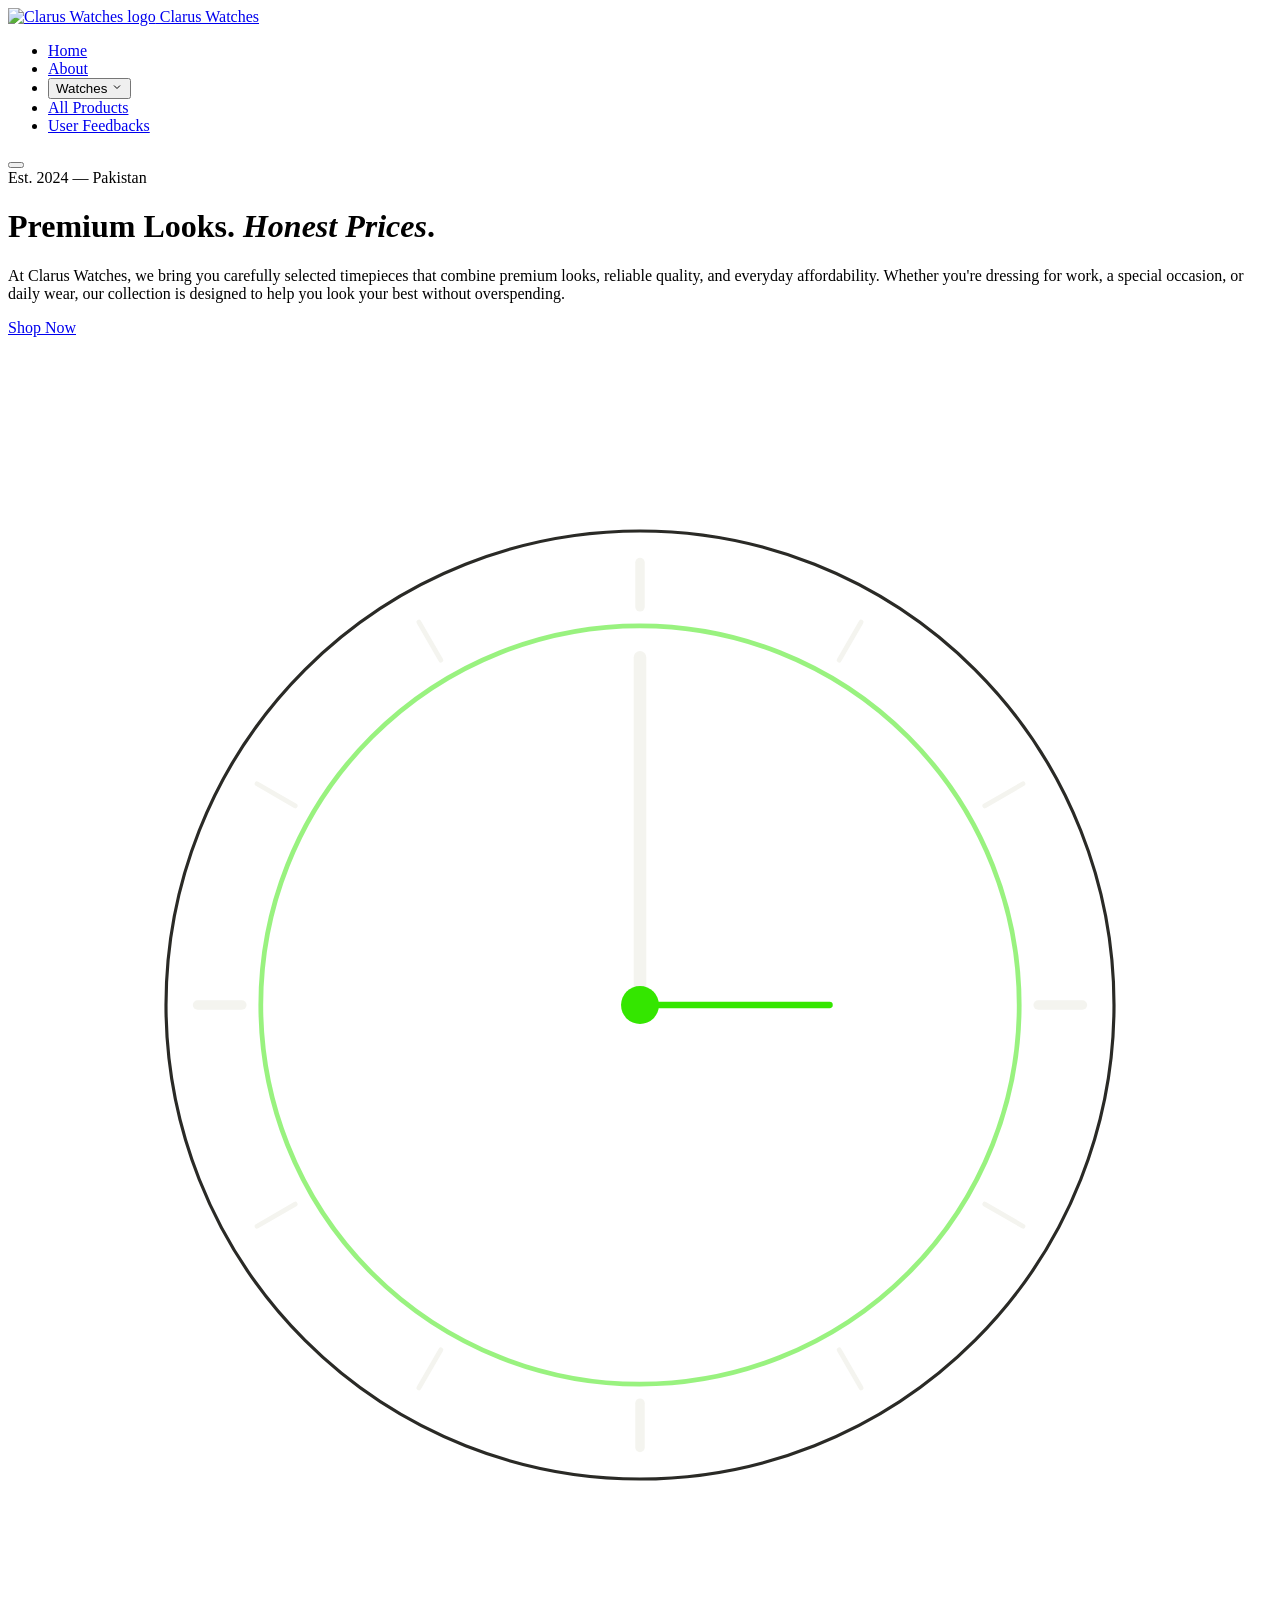
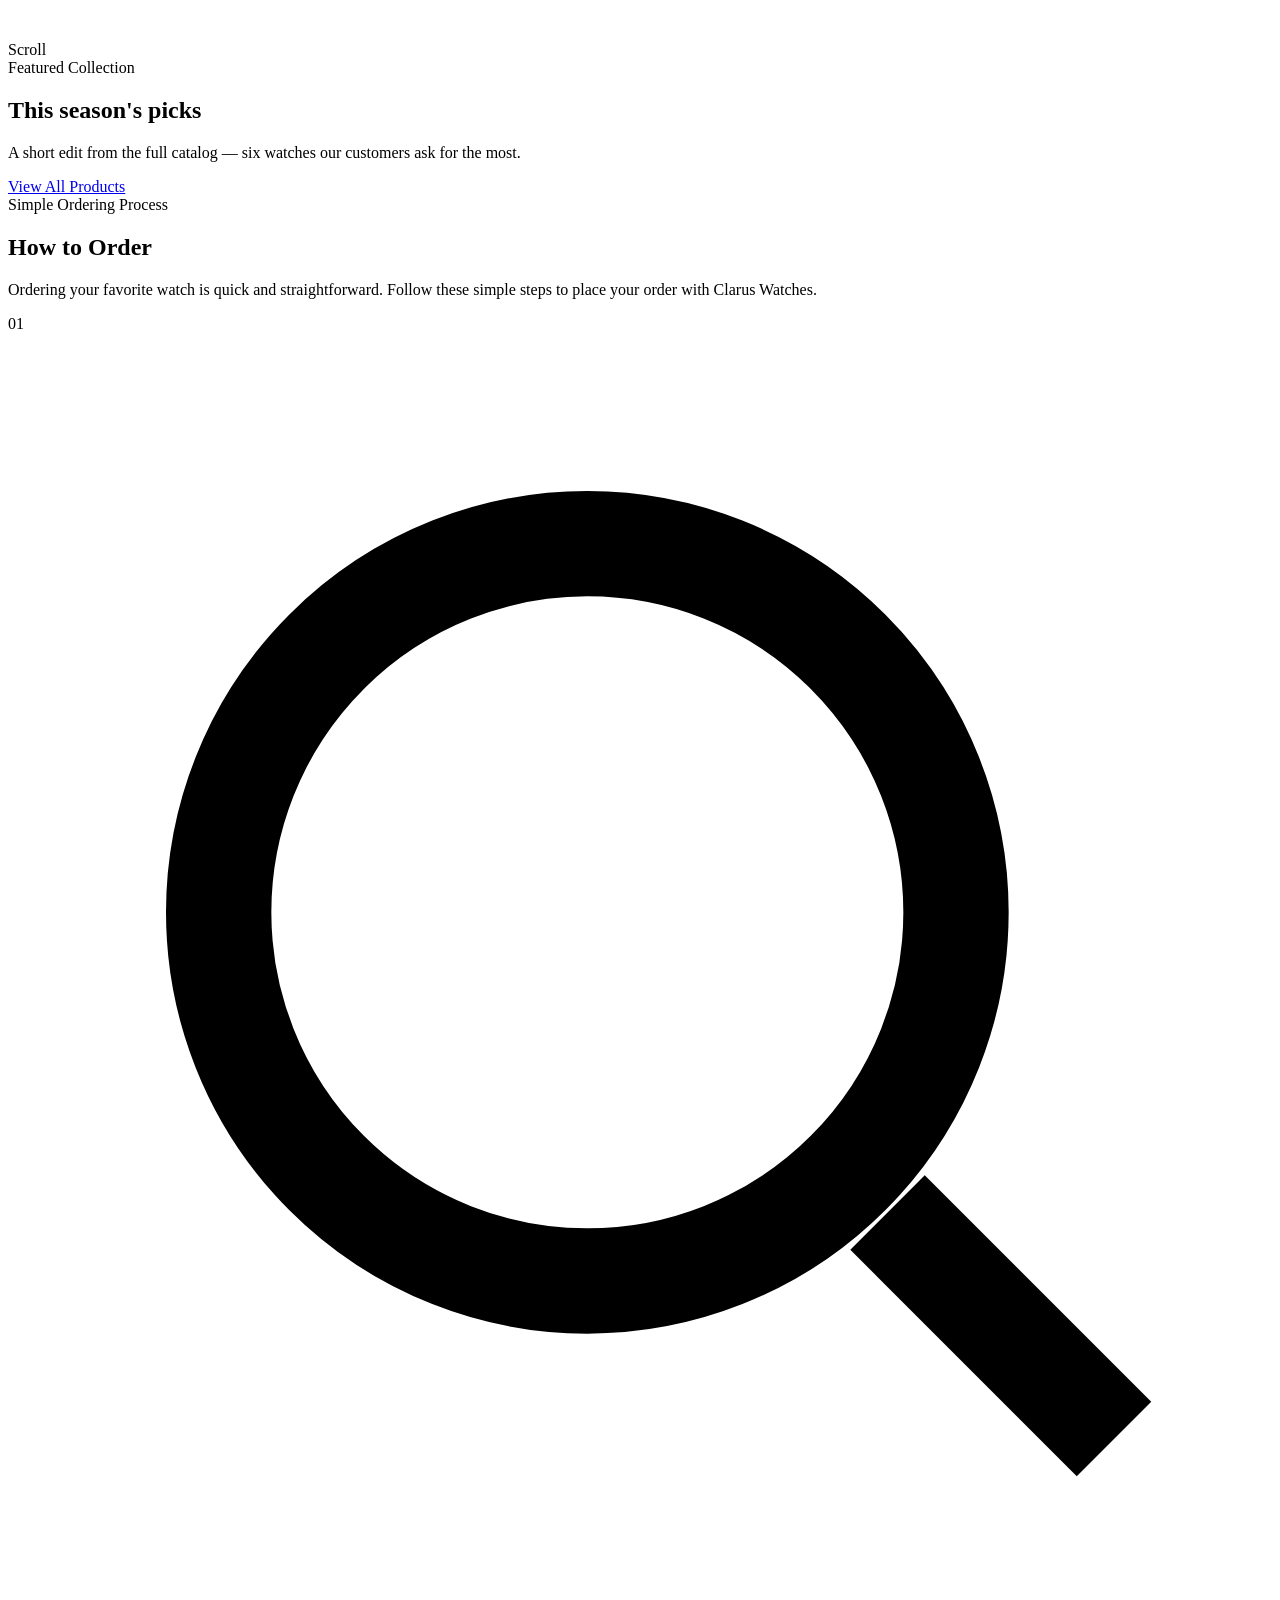
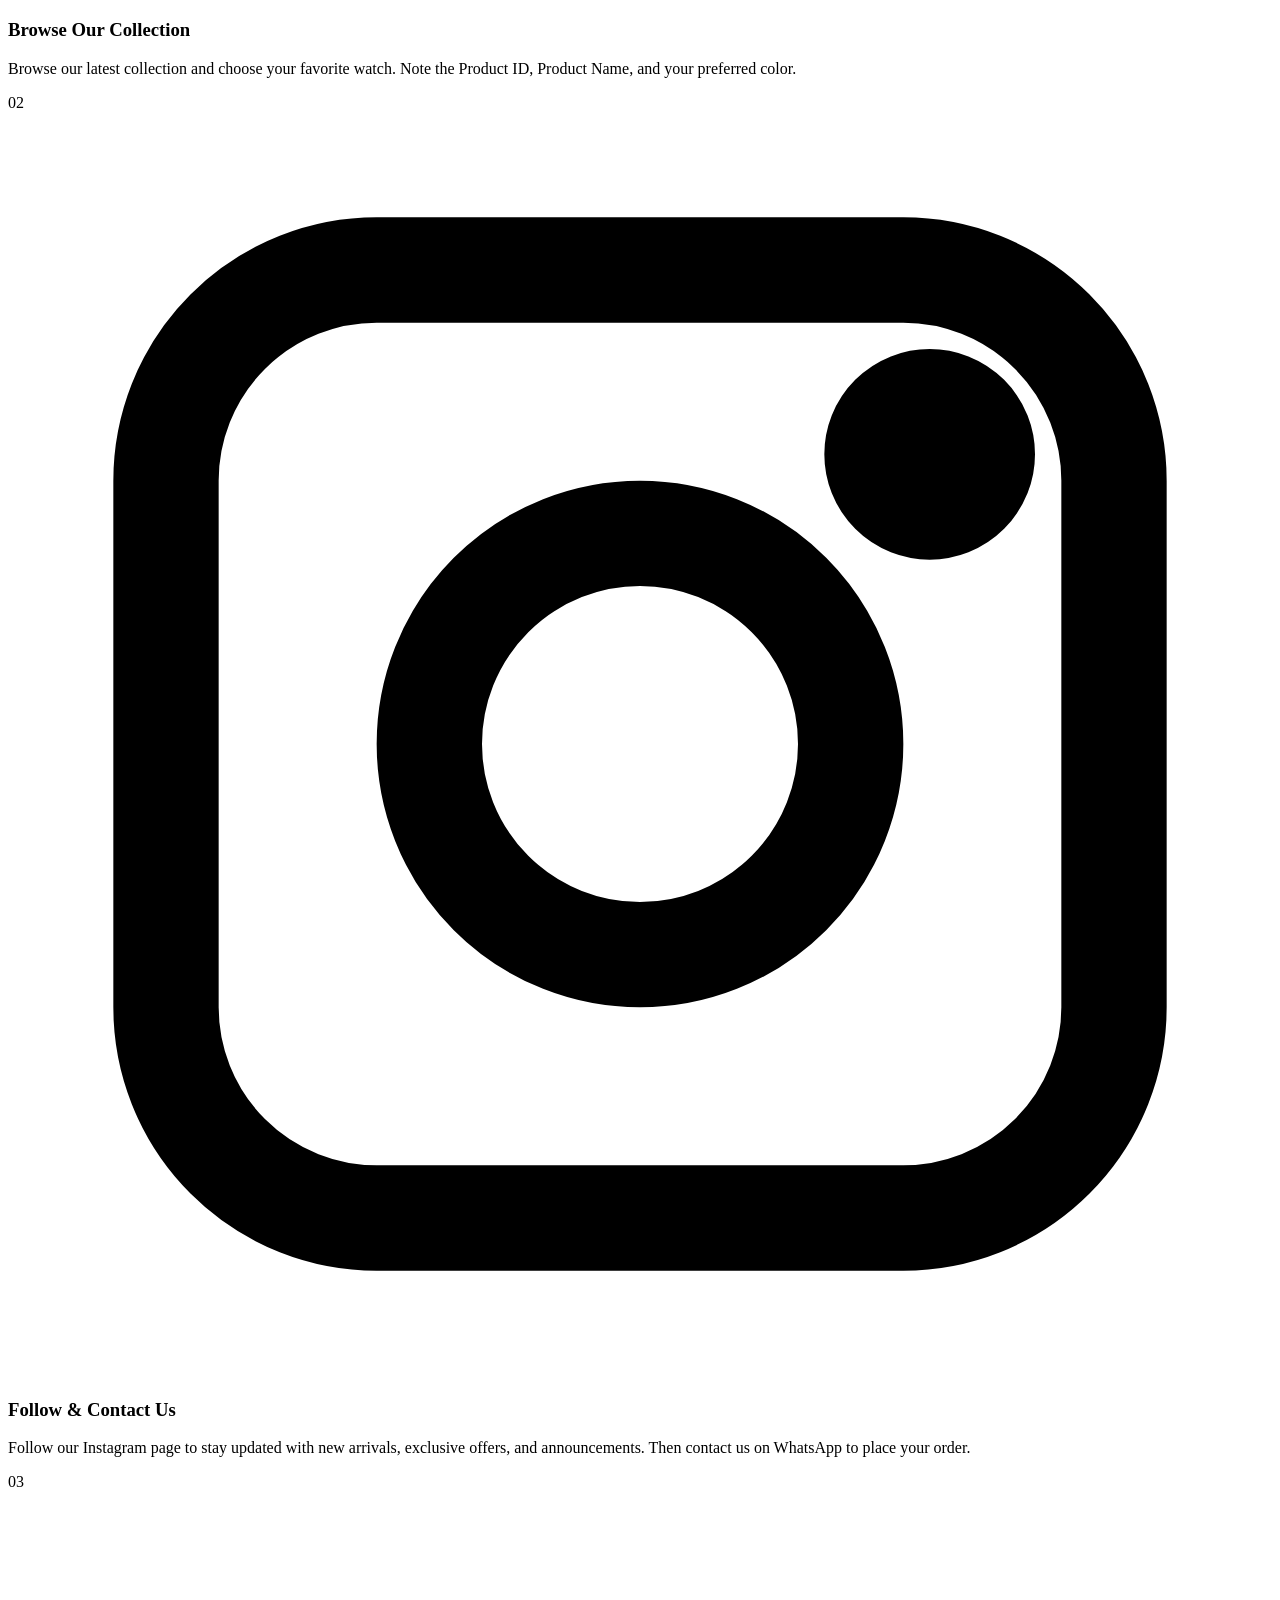
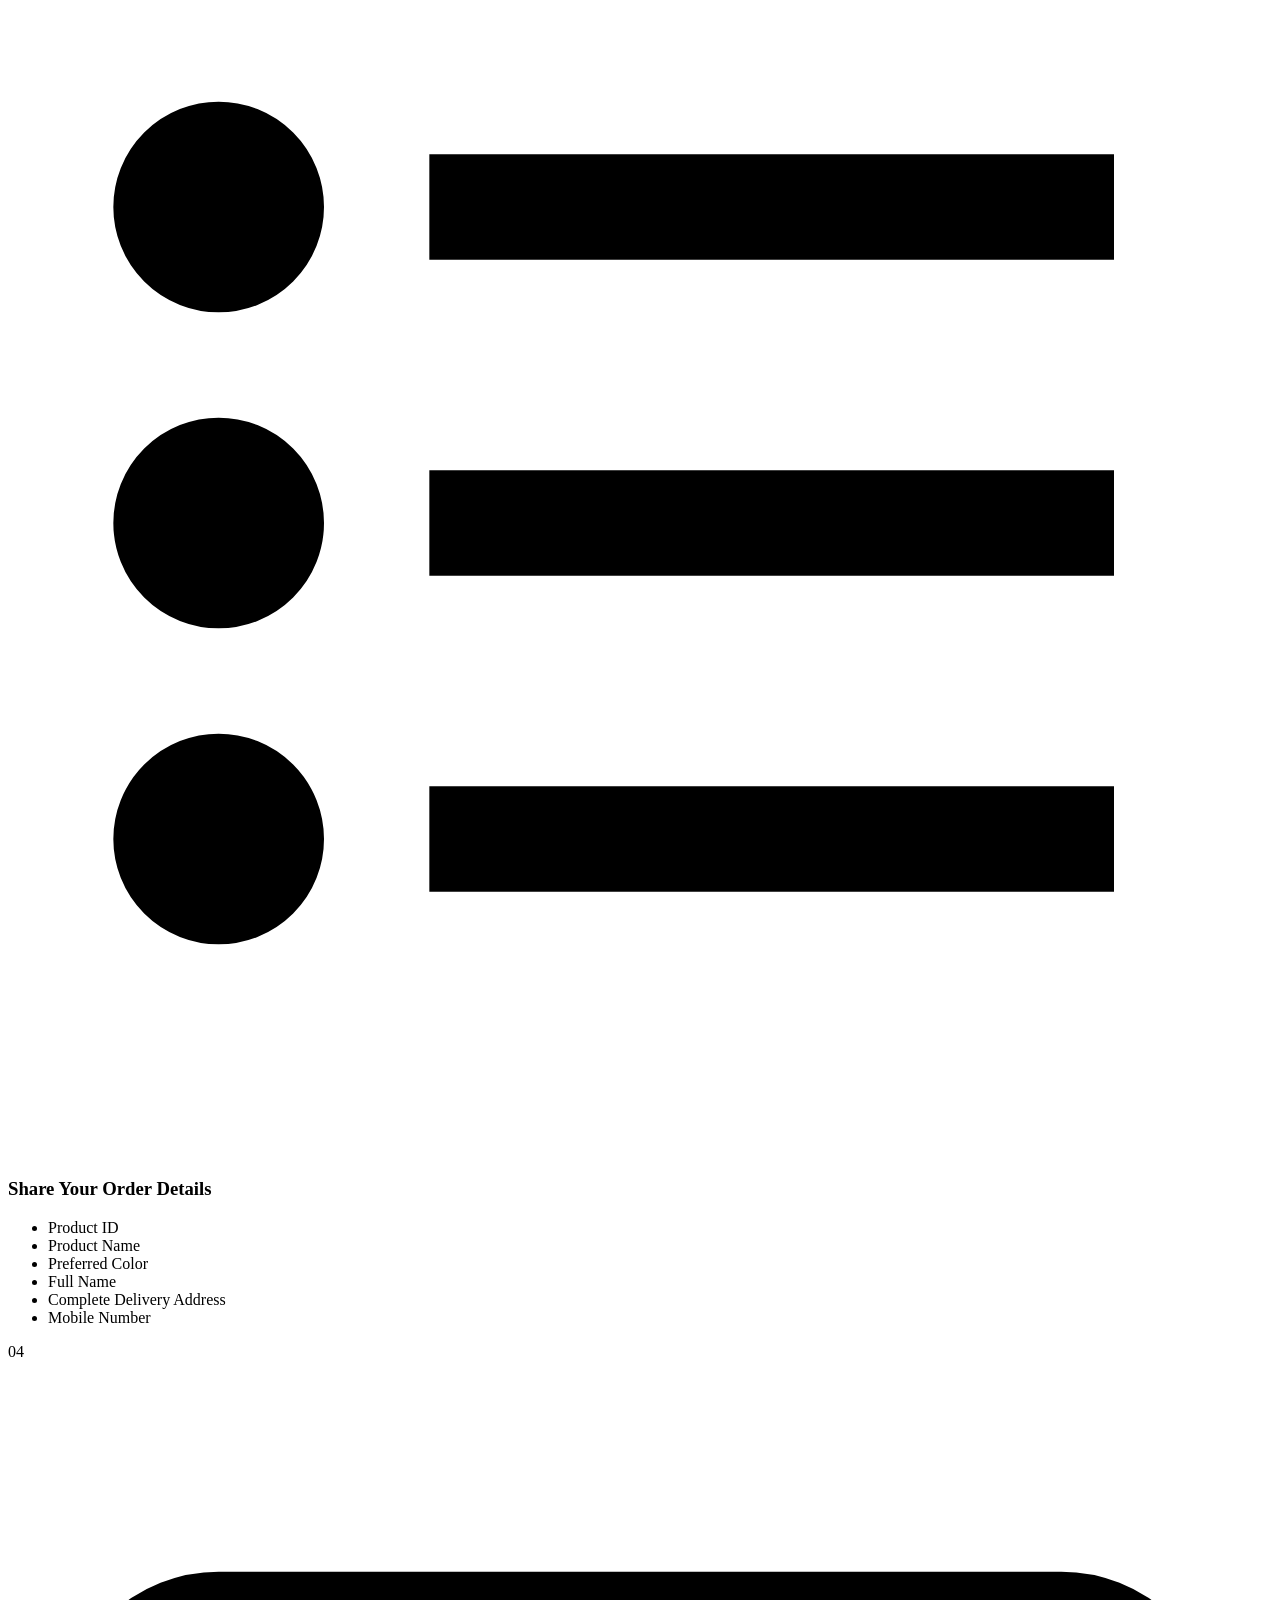
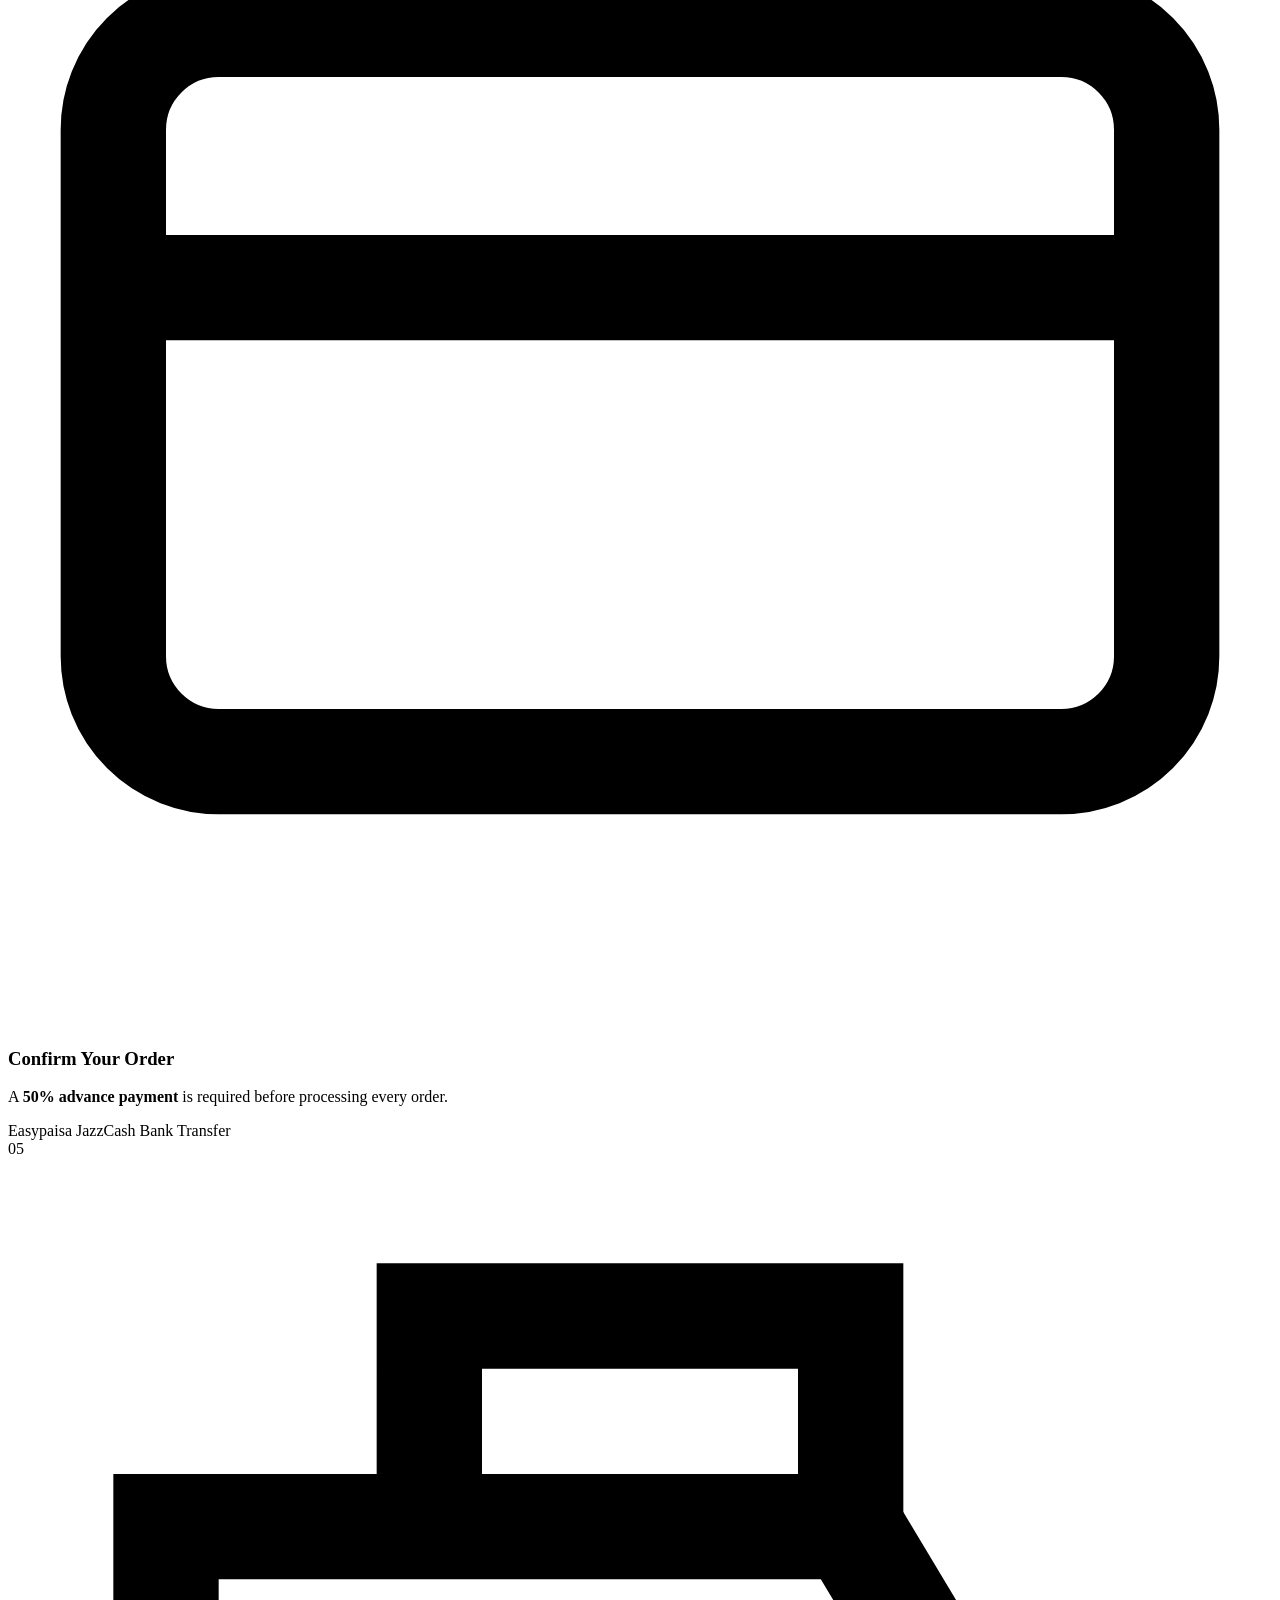
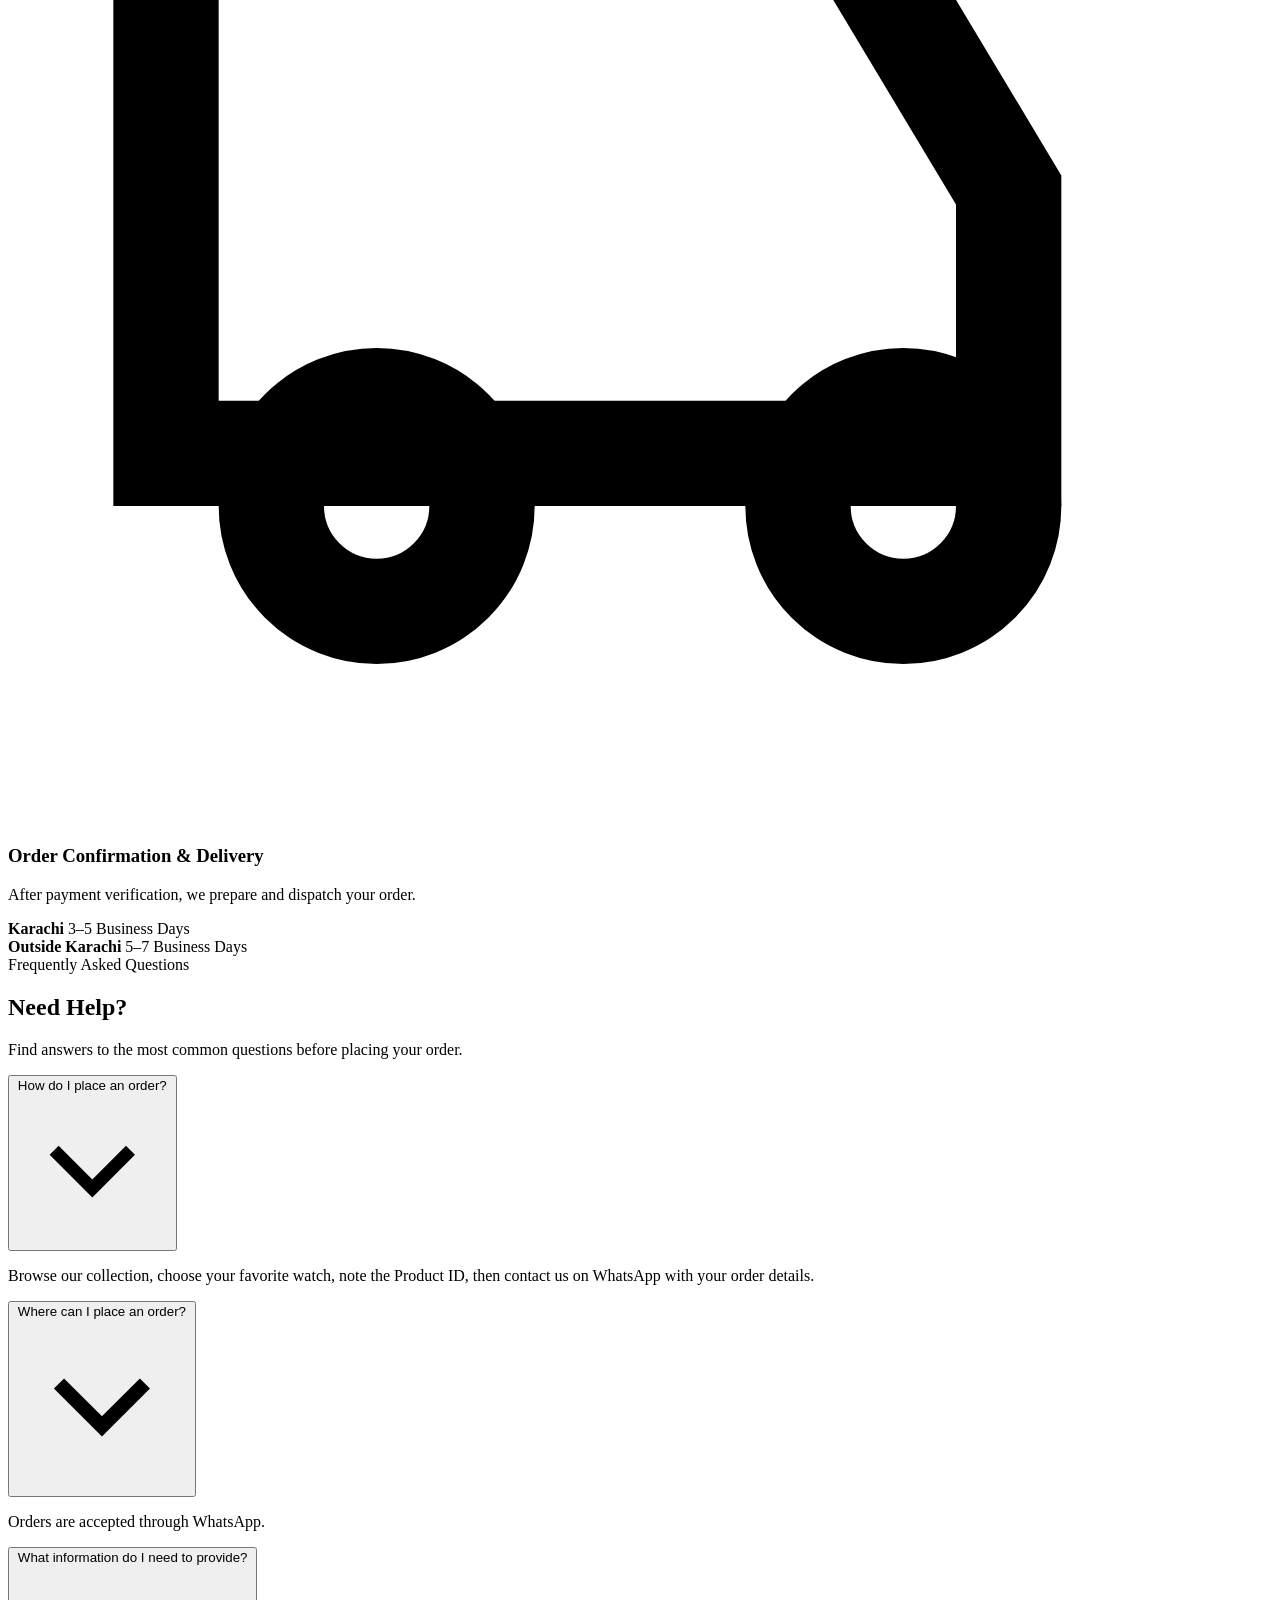
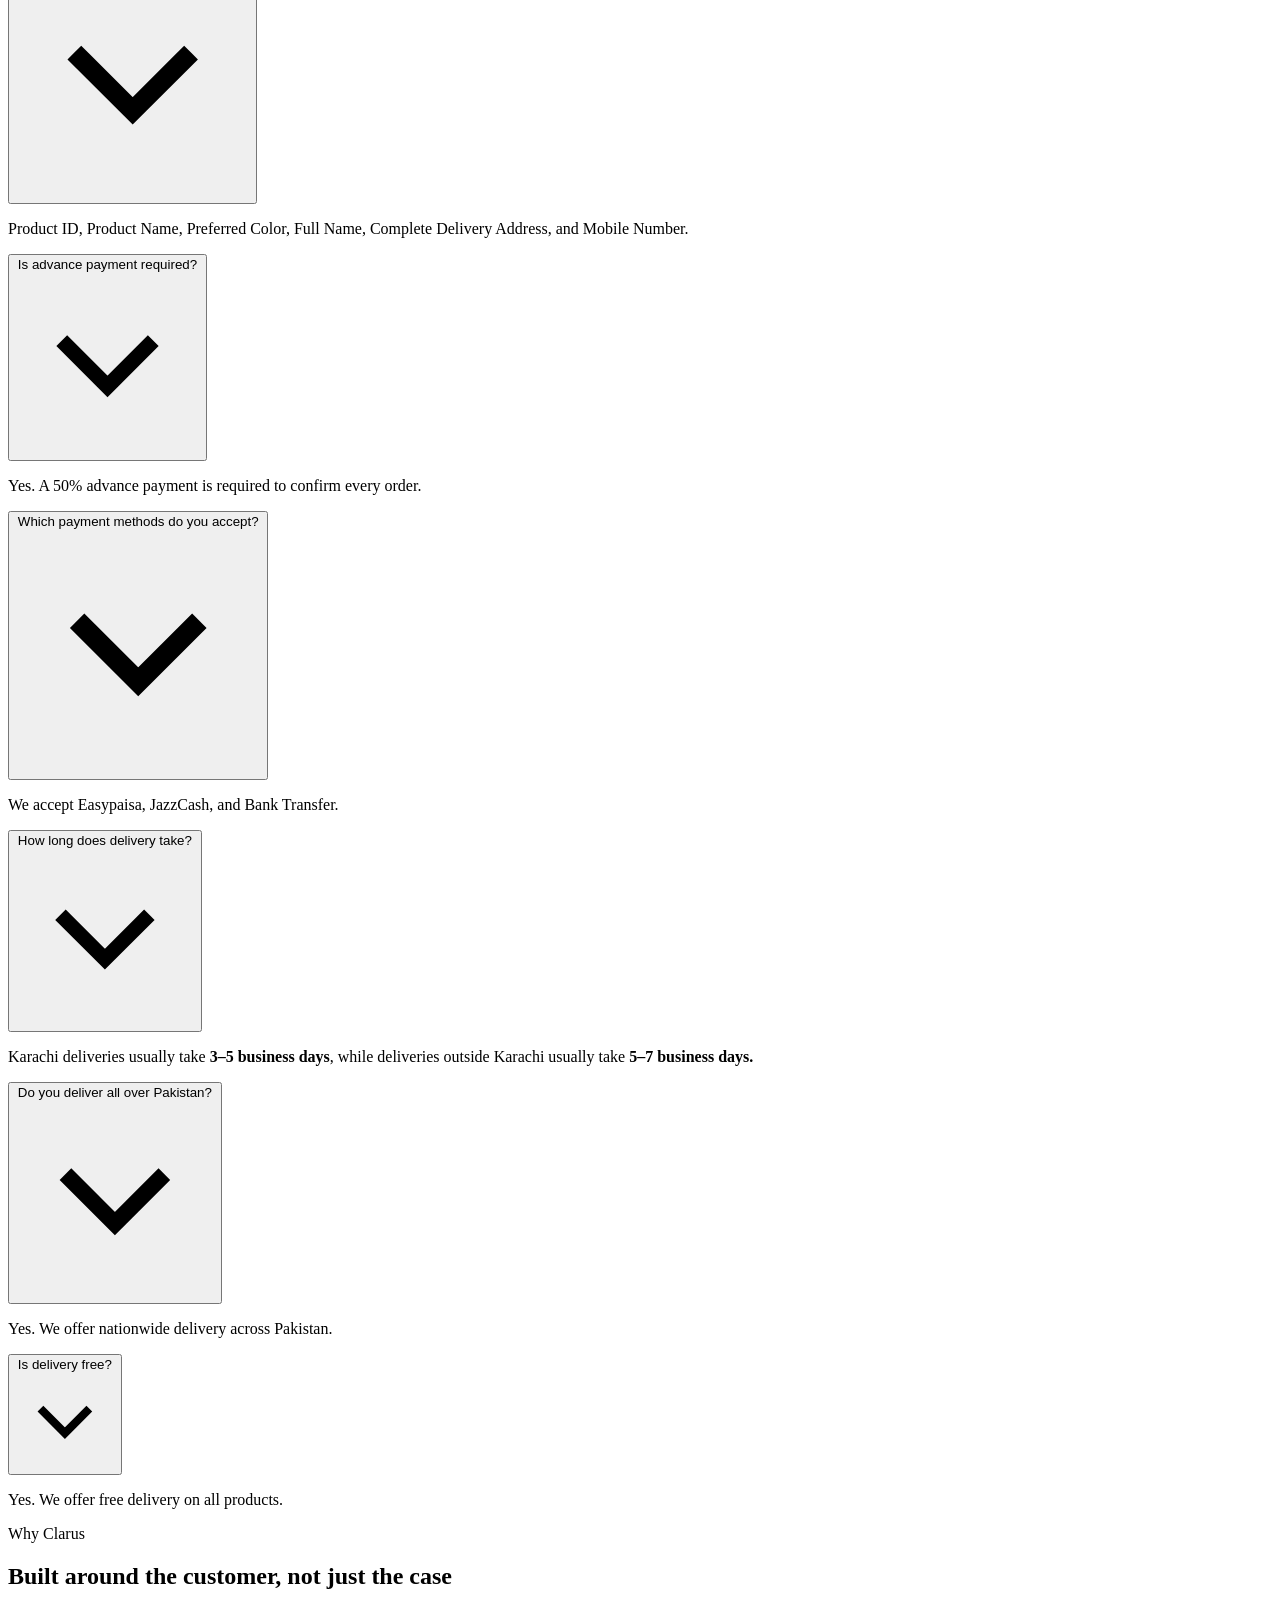
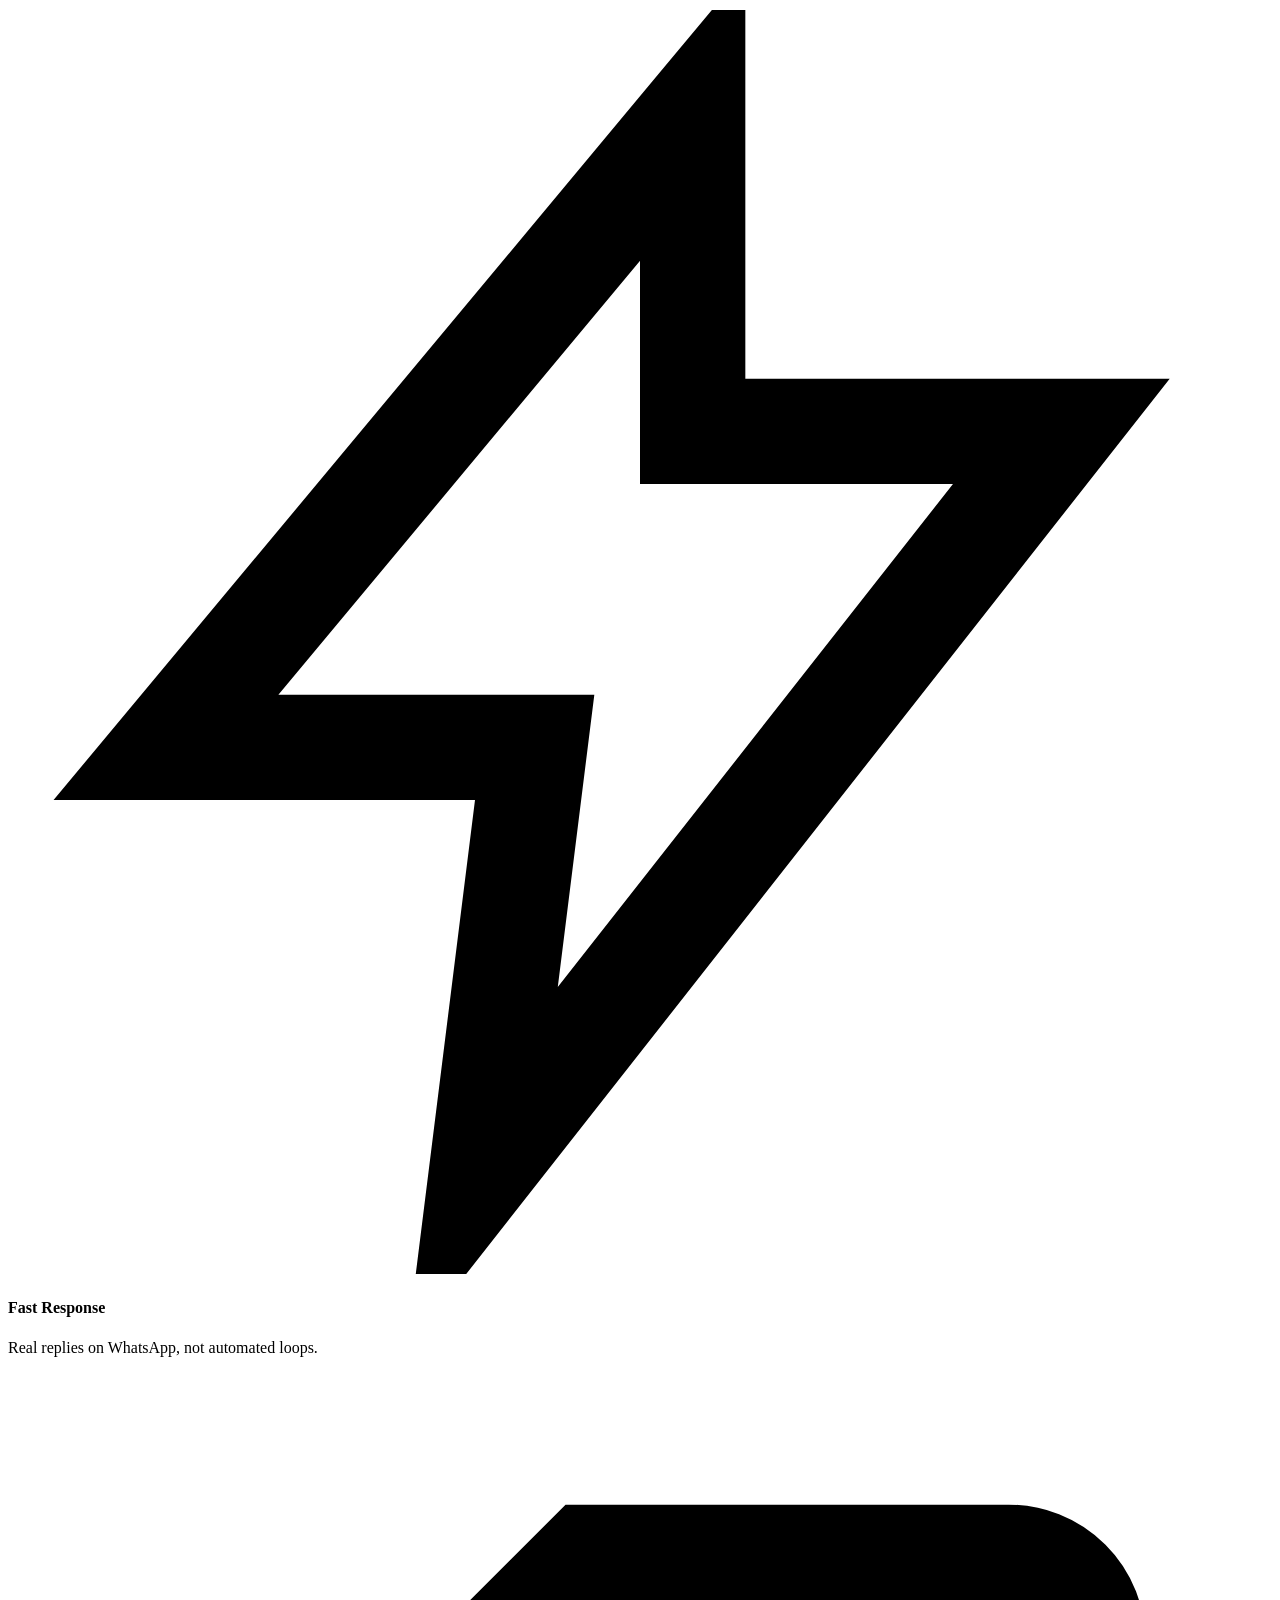
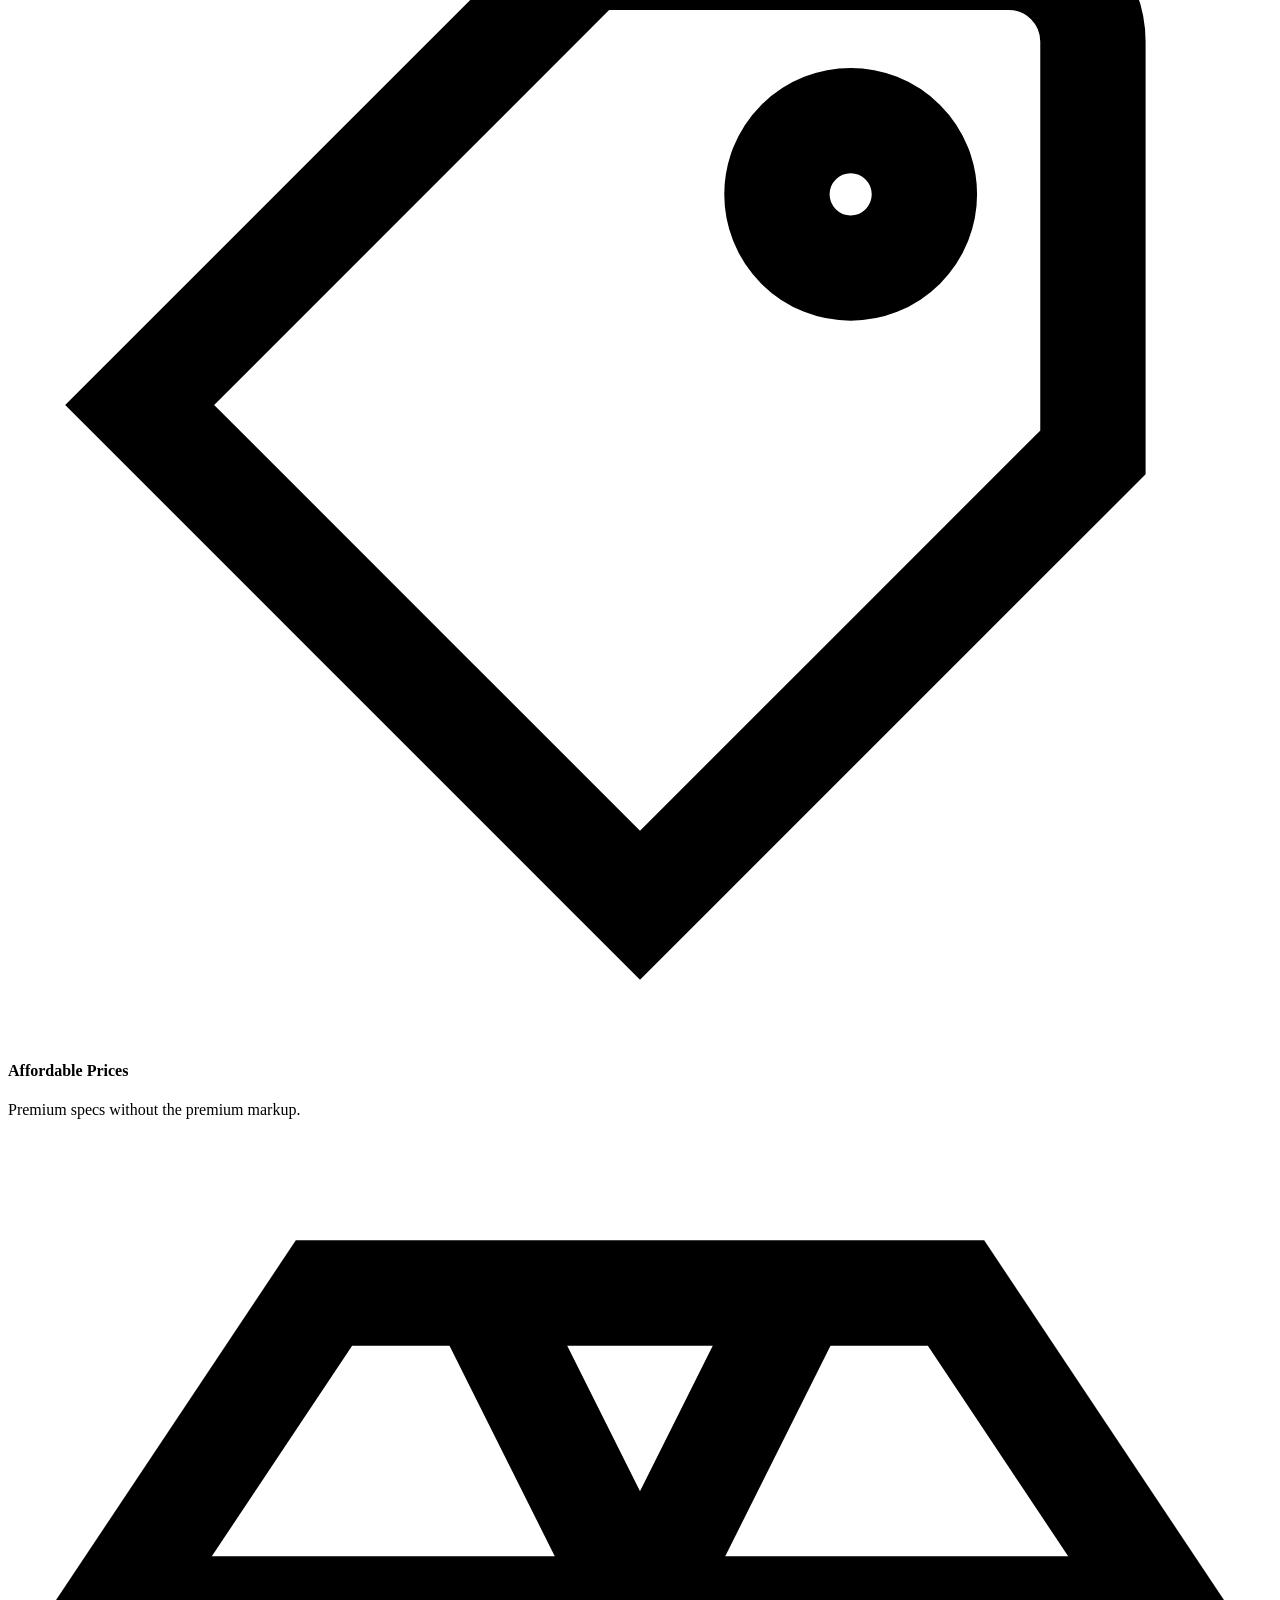
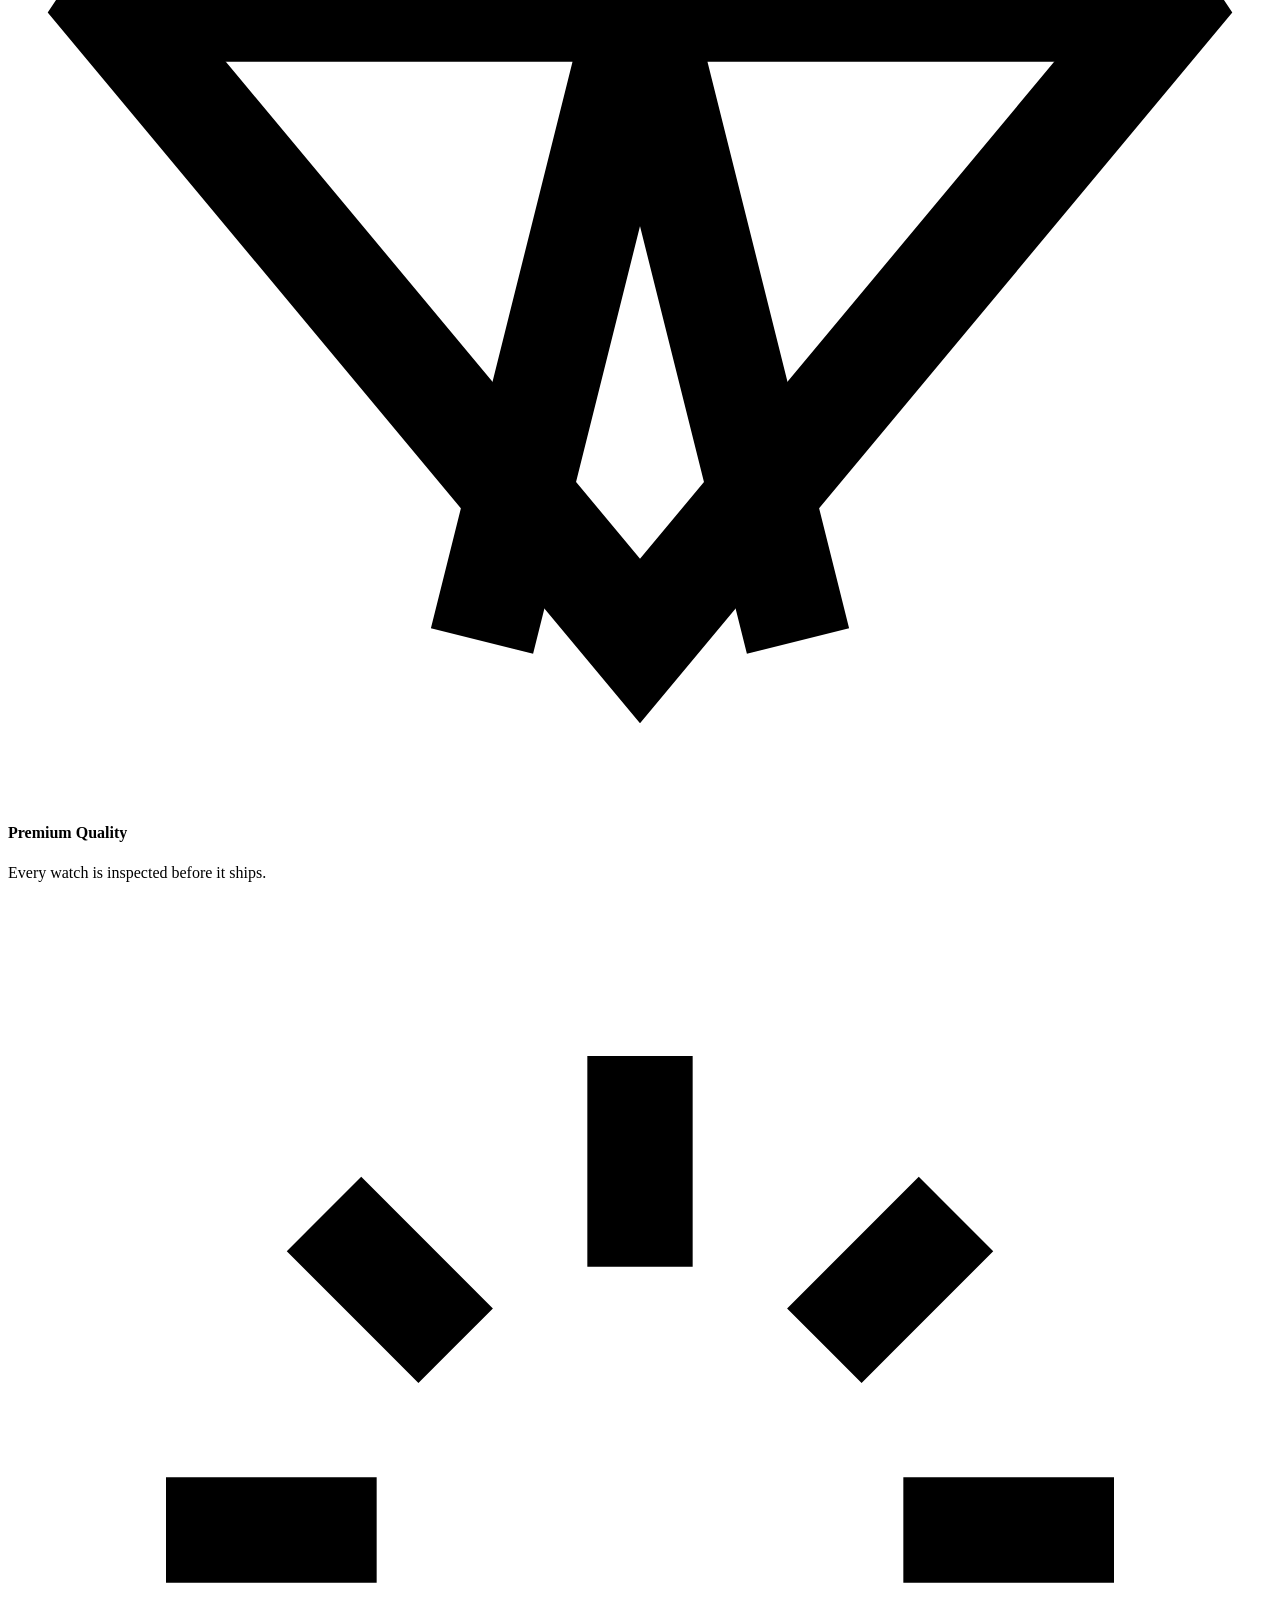
==== index.html @ 206ac398 "Add files via upload" ====
<!DOCTYPE html>
<html lang="en">
<head>
  <meta charset="UTF-8">
  <link rel="icon" type="image/png" href="https://i.postimg.cc/Nfq2gf72/Clarus-Watches-Logo.jpg">
  <meta name="viewport" content="width=device-width, initial-scale=1.0">
  <meta name="theme-color" content="#ffffff">
  <title>Home | Clarus Watches</title>
  <meta name="description" content="Clarus Watches — premium, affordable timepieces established 2024, delivered across Pakistan.">

  <link rel="preconnect" href="https://fonts.googleapis.com">
  <link rel="preconnect" href="https://fonts.gstatic.com" crossorigin>
  <link href="https://fonts.googleapis.com/css2?family=Fraunces:opsz,wght@9..144,400;9..144,600;9..144,700&family=Inter:wght@400;500;600;700&family=JetBrains+Mono:wght@400;600&display=swap" rel="stylesheet">

  <link rel="stylesheet" href="css/variables.css">
  <link rel="stylesheet" href="css/base.css">
  <link rel="stylesheet" href="css/layout.css">
  <link rel="stylesheet" href="css/components.css">
  <link rel="stylesheet" href="css/animations.css">
  <link rel="stylesheet" href="css/home.css">
  <link rel="stylesheet" href="css/responsive.css">
</head>
<body>
  <nav class="navbar" id="navbar">
    <div class="container">
      <a href="index.html" class="nav-brand">
        <img src="https://i.postimg.cc/Nfq2gf72/Clarus-Watches-Logo.jpg" alt="Clarus Watches logo" class="nav-logo">
        Clarus Watches
      </a>

      <ul class="nav-links" id="navLinks">
        <li><a href="index.html">Home</a></li>
        <li><a href="about.html">About</a></li>
        <li class="nav-item-dropdown" id="watchesDropdown">
          <button type="button" class="nav-dropdown-trigger" aria-haspopup="true" aria-expanded="false">
            Watches
            <svg class="chevron" width="12" height="12" viewBox="0 0 24 24" fill="none" stroke="currentColor" stroke-width="2"><path d="m6 9 6 6 6-6"/></svg>
          </button>
          <div class="nav-dropdown-panel" id="watchesDropdownPanel"></div>
        </li>
        <li><a href="products.html">All Products</a></li>
        <li><a href="reviews.html">User Feedbacks</a></li>
      </ul>

      <div class="nav-actions">
        <button class="nav-toggle" id="navToggle" aria-label="Toggle menu" aria-expanded="false">
          <span></span><span></span><span></span>
        </button>
      </div>
    </div>
  </nav>


  <!-- ================= HERO ================= -->
  <header class="hero" id="home">
    <div class="container">
      <div class="hero-copy">
        <span class="eyebrow">Est. 2024 — Pakistan</span>
        <h1>Premium Looks. <em>Honest Prices</em>.</h1>
        <p class="hero-sub">At Clarus Watches, we bring you carefully selected timepieces that combine premium looks, reliable quality, and everyday affordability. Whether you're dressing for work, a special occasion, or daily wear, our collection is designed to help you look your best without overspending.</p>
        <div class="hero-cta">
          <a href="products.html" class="btn btn--primary">Shop Now</a>
        </div><br><br>
      </div>

      <div class="hero-visual">
        <svg viewBox="0 0 400 400" fill="none">
          <circle cx="200" cy="200" r="150" stroke="#2a2a26" stroke-width="1"/>
          <circle cx="200" cy="200" r="120" stroke="#34e600" stroke-width="1.5" opacity="0.5"/>
          <line x1="200.0" y1="60.0" x2="200.0" y2="74.0" stroke="#f4f4ef" stroke-width="3" stroke-linecap="round"/><line x1="270.0" y1="78.8" x2="263.0" y2="90.9" stroke="#f4f4ef" stroke-width="1.5" stroke-linecap="round"/><line x1="321.2" y1="130.0" x2="309.1" y2="137.0" stroke="#f4f4ef" stroke-width="1.5" stroke-linecap="round"/><line x1="340.0" y1="200.0" x2="326.0" y2="200.0" stroke="#f4f4ef" stroke-width="3" stroke-linecap="round"/><line x1="321.2" y1="270.0" x2="309.1" y2="263.0" stroke="#f4f4ef" stroke-width="1.5" stroke-linecap="round"/><line x1="270.0" y1="321.2" x2="263.0" y2="309.1" stroke="#f4f4ef" stroke-width="1.5" stroke-linecap="round"/><line x1="200.0" y1="340.0" x2="200.0" y2="326.0" stroke="#f4f4ef" stroke-width="3" stroke-linecap="round"/><line x1="130.0" y1="321.2" x2="137.0" y2="309.1" stroke="#f4f4ef" stroke-width="1.5" stroke-linecap="round"/><line x1="78.8" y1="270.0" x2="90.9" y2="263.0" stroke="#f4f4ef" stroke-width="1.5" stroke-linecap="round"/><line x1="60.0" y1="200.0" x2="74.0" y2="200.0" stroke="#f4f4ef" stroke-width="3" stroke-linecap="round"/><line x1="78.8" y1="130.0" x2="90.9" y2="137.0" stroke="#f4f4ef" stroke-width="1.5" stroke-linecap="round"/><line x1="130.0" y1="78.8" x2="137.0" y2="90.9" stroke="#f4f4ef" stroke-width="1.5" stroke-linecap="round"/>
          <g class="dial-minute-hand"><line x1="200" y1="200" x2="200" y2="90" stroke="#f4f4ef" stroke-width="4" stroke-linecap="round"/></g>
          <g class="dial-second-hand"><line x1="200" y1="200" x2="260" y2="200" stroke="#34e600" stroke-width="2" stroke-linecap="round"/></g>
          <circle cx="200" cy="200" r="6" fill="#34e600"/>
        </svg>
      </div>
    </div>

    <div class="scroll-cue"><span>Scroll</span><span class="line"></span></div>
  </header>

  <!-- ================= FEATURED COLLECTION ================= -->
  <section class="section section--alt" id="featured-collection">
    <div class="container">
      <div class="section-head">
        <span class="eyebrow">Featured Collection</span>
        <h2>This season's picks</h2>
        <p>A short edit from the full catalog — six watches our customers ask for the most.</p>
      </div>

      <div class="product-grid" id="productGrid" data-featured-only="true"></div>

      <div class="view-all-row"><a href="products.html" class="btn btn--ghost">View All Products</a></div>
    </div>
  </section>

<!-- ================= HOW TO ORDER ================= -->
<section class="section" id="how-to-order">
  <div class="container">

    <div class="section-head text-center">
      <span class="eyebrow">Simple Ordering Process</span>
      <h2>How to Order</h2>
      <p>
        Ordering your favorite watch is quick and straightforward. Follow these
        simple steps to place your order with Clarus Watches.
      </p>
    </div>

    <div class="order-grid">

      <!-- Step 1 -->
      <div class="order-card reveal">
        <div class="order-number">01</div>

        <div class="order-icon">
          <svg viewBox="0 0 24 24" fill="none" stroke="currentColor" stroke-width="2">
            <circle cx="11" cy="11" r="7"></circle>
            <path d="M21 21l-4.3-4.3"></path>
          </svg>
        </div>

        <h3>Browse Our Collection</h3>

        <p>
          Browse our latest collection and choose your favorite watch.
          Note the Product ID, Product Name, and your preferred color.
        </p>
      </div>

      <!-- Step 2 -->
      <div class="order-card reveal">
        <div class="order-number">02</div>

        <div class="order-icon">
          <svg viewBox="0 0 24 24" fill="none" stroke="currentColor" stroke-width="2">
            <rect x="3" y="3" width="18" height="18" rx="4"></rect>
            <circle cx="12" cy="12" r="4"></circle>
            <circle cx="17.5" cy="6.5" r="1"></circle>
          </svg>
        </div>

        <h3>Follow & Contact Us</h3>

        <p>
          Follow our Instagram page to stay updated with new arrivals,
          exclusive offers, and announcements. Then contact us on
          WhatsApp to place your order.
        </p>

      </div>

      <!-- Step 3 -->
      <div class="order-card reveal">
        <div class="order-number">03</div>

        <div class="order-icon">
          <svg viewBox="0 0 24 24" fill="none" stroke="currentColor" stroke-width="2">
            <path d="M8 6h13"></path>
            <path d="M8 12h13"></path>
            <path d="M8 18h13"></path>
            <circle cx="4" cy="6" r="1"></circle>
            <circle cx="4" cy="12" r="1"></circle>
            <circle cx="4" cy="18" r="1"></circle>
          </svg>
        </div>

        <h3>Share Your Order Details</h3>

        <ul class="order-list">
          <li>Product ID</li>
          <li>Product Name</li>
          <li>Preferred Color</li>
          <li>Full Name</li>
          <li>Complete Delivery Address</li>
          <li>Mobile Number</li>
        </ul>

      </div>

      <!-- Step 4 -->
      <div class="order-card reveal">
        <div class="order-number">04</div>

        <div class="order-icon">
          <svg viewBox="0 0 24 24" fill="none" stroke="currentColor" stroke-width="2">
            <rect x="2" y="5" width="20" height="14" rx="2"></rect>
            <path d="M2 10h20"></path>
          </svg>
        </div>

        <h3>Confirm Your Order</h3>

        <p>
          A <strong>50% advance payment</strong> is required before processing every order.
        </p>

        <div class="payment-tags">
          <span>Easypaisa</span>
          <span>JazzCash</span>
          <span>Bank Transfer</span>
        </div>

      </div>

      <!-- Step 5 -->
      <div class="order-card reveal">
        <div class="order-number">05</div>

        <div class="order-icon">
          <svg viewBox="0 0 24 24" fill="none" stroke="currentColor" stroke-width="2">
            <path d="M3 7h13l3 5v5H3z"></path>
            <circle cx="7" cy="18" r="2"></circle>
            <circle cx="17" cy="18" r="2"></circle>
            <path d="M16 7V3H8v4"></path>
          </svg>
        </div>

        <h3>Order Confirmation & Delivery</h3>

        <p>
          After payment verification, we prepare and dispatch your order.
        </p>

        <div class="delivery-box">

          <div class="delivery-item">
            <strong>Karachi</strong>
            <span>3–5 Business Days</span>
          </div>

          <div class="delivery-item">
            <strong>Outside Karachi</strong>
            <span>5–7 Business Days</span>
          </div>

        </div>

      </div>

    </div>

  </div>
</section>


<!-- ================= FAQ ================= -->
<section class="section section--alt" id="faq">
  <div class="container">

    <div class="section-head text-center">
      <span class="eyebrow">Frequently Asked Questions</span>
      <h2>Need Help?</h2>
      <p>
        Find answers to the most common questions before placing your order.
      </p>
    </div>

    <div class="faq-wrapper">

      <div class="faq-item reveal">

        <button class="faq-question">
          <span>How do I place an order?</span>

          <svg class="faq-icon" viewBox="0 0 24 24" fill="none"
            stroke="currentColor" stroke-width="2">
            <path d="M6 9l6 6 6-6"></path>
          </svg>

        </button>

        <div class="faq-answer">
          <p>
            Browse our collection, choose your favorite watch,
            note the Product ID, then contact us on WhatsApp
            with your order details.
          </p>
        </div>

      </div>

      <div class="faq-item reveal">

        <button class="faq-question">
          <span>Where can I place an order?</span>

          <svg class="faq-icon" viewBox="0 0 24 24" fill="none"
            stroke="currentColor" stroke-width="2">
            <path d="M6 9l6 6 6-6"></path>
          </svg>

        </button>

        <div class="faq-answer">
          <p>Orders are accepted through WhatsApp.</p>
        </div>

      </div>

      <div class="faq-item reveal">

        <button class="faq-question">
          <span>What information do I need to provide?</span>

          <svg class="faq-icon" viewBox="0 0 24 24" fill="none"
            stroke="currentColor" stroke-width="2">
            <path d="M6 9l6 6 6-6"></path>
          </svg>

        </button>

        <div class="faq-answer">
          <p>
            Product ID, Product Name, Preferred Color,
            Full Name, Complete Delivery Address,
            and Mobile Number.
          </p>
        </div>

      </div>

      <div class="faq-item reveal">

        <button class="faq-question">
          <span>Is advance payment required?</span>

          <svg class="faq-icon" viewBox="0 0 24 24" fill="none"
            stroke="currentColor" stroke-width="2">
            <path d="M6 9l6 6 6-6"></path>
          </svg>

        </button>

        <div class="faq-answer">
          <p>
            Yes. A 50% advance payment is required
            to confirm every order.
          </p>
        </div>

      </div>

      <div class="faq-item reveal">

        <button class="faq-question">
          <span>Which payment methods do you accept?</span>

          <svg class="faq-icon" viewBox="0 0 24 24" fill="none"
            stroke="currentColor" stroke-width="2">
            <path d="M6 9l6 6 6-6"></path>
          </svg>

        </button>

        <div class="faq-answer">
          <p>
            We accept Easypaisa, JazzCash, and Bank Transfer.
          </p>
        </div>

      </div>

      <div class="faq-item reveal">

        <button class="faq-question">
          <span>How long does delivery take?</span>

          <svg class="faq-icon" viewBox="0 0 24 24" fill="none"
            stroke="currentColor" stroke-width="2">
            <path d="M6 9l6 6 6-6"></path>
          </svg>

        </button>

        <div class="faq-answer">
          <p>
            Karachi deliveries usually take
            <strong>3–5 business days</strong>, while deliveries
            outside Karachi usually take
            <strong>5–7 business days.</strong>
          </p>
        </div>

      </div>

      <div class="faq-item reveal">

        <button class="faq-question">
          <span>Do you deliver all over Pakistan?</span>

          <svg class="faq-icon" viewBox="0 0 24 24" fill="none"
            stroke="currentColor" stroke-width="2">
            <path d="M6 9l6 6 6-6"></path>
          </svg>

        </button>

        <div class="faq-answer">
          <p>
            Yes. We offer nationwide delivery across Pakistan.
          </p>
        </div>

      </div>

      <div class="faq-item reveal">

        <button class="faq-question">
          <span>Is delivery free?</span>

          <svg class="faq-icon" viewBox="0 0 24 24" fill="none"
            stroke="currentColor" stroke-width="2">
            <path d="M6 9l6 6 6-6"></path>
          </svg>

        </button>

        <div class="faq-answer">
          <p>
            Yes. We offer free delivery on all products.
          </p>
        </div>

      </div>

    </div>

  </div>
</section>

  <!-- ================= WHY CHOOSE ================= -->
  <section class="section" id="why-choose">
    <div class="container">
      <div class="section-head text-center">
        <span class="eyebrow">Why Clarus</span>
        <h2>Built around the customer, not just the case</h2>
      </div>

      <div class="feature-grid">
        <div class="feature-card reveal"><div class="icon-wrap"><svg viewBox="0 0 24 24" fill="none" stroke="currentColor" stroke-width="2"><path d="M13 2 3 14h7l-1 8 11-14h-7z"/></svg></div><h4>Fast Response</h4><p>Real replies on WhatsApp, not automated loops.</p></div>
        <div class="feature-card reveal"><div class="icon-wrap"><svg viewBox="0 0 24 24" fill="none" stroke="currentColor" stroke-width="2"><path d="M20.6 12.9L12 21.5 2.5 12 11 3.5h8a1.6 1.6 0 0 1 1.6 1.6z"/><circle cx="16" cy="8" r="1.4"/></svg></div><h4>Affordable Prices</h4><p>Premium specs without the premium markup.</p></div>
        <div class="feature-card reveal"><div class="icon-wrap"><svg viewBox="0 0 24 24" fill="none" stroke="currentColor" stroke-width="2"><path d="M6 3h12l4 6-10 12L2 9z"/><path d="M2 9h20M9 3l3 6-3 12M15 3l-3 6 3 12"/></svg></div><h4>Premium Quality</h4><p>Every watch is inspected before it ships.</p></div>
        <div class="feature-card reveal"><div class="icon-wrap"><svg viewBox="0 0 24 24" fill="none" stroke="currentColor" stroke-width="2"><path d="M12 3v4M12 17v4M3 12h4M17 12h4M6 6l2.5 2.5M15.5 15.5 18 18M18 6l-2.5 2.5M8.5 15.5 6 18"/></svg></div><h4>Latest Collection</h4><p>New designs added to the catalog regularly.</p></div>
        <div class="feature-card reveal"><div class="icon-wrap"><svg viewBox="0 0 24 24" fill="none" stroke="currentColor" stroke-width="2"><path d="M12 2 4 6v6c0 5 3.4 8.4 8 10 4.6-1.6 8-5 8-10V6z"/></svg></div><h4>Trusted by Customers</h4><p>Hundreds of five-star reviews across Pakistan.</p></div>
        <div class="feature-card reveal"><div class="icon-wrap"><svg viewBox="0 0 24 24" fill="none" stroke="currentColor" stroke-width="2"><path d="M4 13a8 8 0 0 1 16 0"/><rect x="2" y="13" width="5" height="7" rx="1.5"/><rect x="17" y="13" width="5" height="7" rx="1.5"/></svg></div><h4>Excellent Support</h4><p>Friendly help before and after your purchase.</p></div>
        <div class="feature-card reveal"><div class="icon-wrap"><svg viewBox="0 0 24 24" fill="none" stroke="currentColor" stroke-width="2"><path d="m14 6 4 4M4 20l7.5-7.5M13 5l6 6-2 2-6-6zM2 22l3-1 1-3"/></svg></div><h4>Durable Build</h4><p>Stainless steel cases built to take a knock.</p></div>
        <div class="feature-card reveal"><div class="icon-wrap"><svg viewBox="0 0 24 24" fill="none" stroke="currentColor" stroke-width="2"><path d="M12 3 2 8l10 5 10-5-10-5zM2 16l10 5 10-5M2 12l10 5 10-5"/></svg></div><h4>Stylish Designs</h4><p>From minimalist dress watches to bold divers.</p></div>
        <div class="feature-card reveal"><div class="icon-wrap"><svg viewBox="0 0 24 24" fill="none" stroke="currentColor" stroke-width="2"><path d="M9 20 3 17V4l6 3 6-3 6 3v13l-6-3-6 3z"/><path d="M9 4v13M15 7v13"/></svg></div><h4>Nationwide Delivery</h4><p>We ship to every major city in Pakistan.</p></div>
        <div class="feature-card reveal"><div class="icon-wrap"><svg viewBox="0 0 24 24" fill="none" stroke="currentColor" stroke-width="2"><path d="M9 3v3M4.2 5.5l2.1 2.1M3 12h3M18.9 5.5l-2.1 2.1M15 3v3"/><path d="M12 9l8 3-3.5 1.5L15 17z"/></svg></div><h4>Easy Ordering</h4><p>Browse, inquire on WhatsApp, done.</p></div>
        </div>
    </div>
  </section>

  <footer class="footer">
    <div class="container">
      <div class="footer-grid">
        <div>
          <div class="footer-brand">
            <img src="https://i.postimg.cc/Nfq2gf72/Clarus-Watches-Logo.jpg" alt="Clarus Watches logo" class="footer-logo">
            Clarus Watches
          </div>
          <p>Premium-quality watches at affordable prices, established in 2024 and trusted across Pakistan.</p>
          <div class="footer-social">
            <a href="https://instagram.com/claruswatches" target="_blank" rel="noopener" aria-label="Instagram">
              <svg viewBox="0 0 24 24" fill="none" stroke="currentColor" stroke-width="2"><rect x="3" y="3" width="18" height="18" rx="5"/><circle cx="12" cy="12" r="4"/><circle cx="17.5" cy="6.5" r="1"/></svg>
            </a>
            <a href="https://wa.me/923343407848" target="_blank" rel="noopener" aria-label="WhatsApp">
              <svg viewBox="0 0 24 24" fill="none" stroke="currentColor" stroke-width="2"><path d="M21 11.5a8.38 8.38 0 0 1-.9 3.8 8.5 8.5 0 0 1-7.6 4.7 8.38 8.38 0 0 1-3.8-.9L3 21l1.9-5.7a8.38 8.38 0 0 1-.9-3.8 8.5 8.5 0 0 1 4.7-7.6 8.38 8.38 0 0 1 3.8-.9h.5a8.48 8.48 0 0 1 8 8v.5z"/></svg>
            </a>
          </div>
        </div>

        <div class="footer-col">
          <h4>Quick Links</h4>
          <ul>
            <li><a href="index.html">Home</a></li>
            <li><a href="about.html">About</a></li>
            <li><a href="products.html">All Products</a></li>
            <li><a href="reviews.html">User Feedbacks</a></li>
          </ul>
        </div>

        <div class="footer-col">
          <h4>Contact</h4>
          <ul>
            <li><a href="https://wa.me/923343407848" target="_blank" rel="noopener">0334 3407848</a></li>
            <li><a href="mailto:claruswatches@gmail.com">claruswatches@gmail.com</a></li>
            <li><a href="https://instagram.com/claruswatches" target="_blank" rel="noopener">@claruswatches</a></li>
          </ul>
        </div>
      </div>
        
      <div class="footer-bottom">
        <span>&copy; <span id="year"></span> Clarus Watches. All rights reserved.</span>
        <button class="back-to-top" id="backToTop">
          <svg width="14" height="14" viewBox="0 0 24 24" fill="none" stroke="currentColor" stroke-width="2"><path d="M12 19V5M5 12l7-7 7 7"/></svg>
          Back to Top
        </button>
      </div>
    </div>
  </footer>

  <a class="whatsapp-float" id="whatsappFloat" target="_blank" rel="noopener"
     href="https://wa.me/923343407848?text=Hello%20Clarus%20Watches%2C%20I%20have%20a%20question."
     aria-label="Chat with Clarus Watches on WhatsApp">
    <svg viewBox="0 0 32 32"><path d="M16 3C9.4 3 4 8.4 4 15c0 2.4.7 4.6 1.9 6.5L4 29l7.7-1.9C13.5 27.7 14.7 28 16 28c6.6 0 12-5.4 12-12S22.6 3 16 3zm0 22c-1.2 0-2.4-.3-3.4-.8l-.7-.4-4.5 1.1 1.2-4.4-.4-.7C7.3 18 6.7 16.6 6.7 15c0-5.1 4.2-9.3 9.3-9.3s9.3 4.2 9.3 9.3-4.2 9.3-9.3 9.3zm5.1-6.9c-.3-.1-1.7-.8-1.9-.9-.3-.1-.4-.1-.6.1-.2.3-.7.9-.8 1-.2.2-.3.2-.5.1-.3-.1-1.2-.4-2.3-1.4-.8-.7-1.4-1.7-1.6-1.9-.2-.3 0-.4.1-.6.1-.1.3-.3.4-.5.1-.2.2-.3.3-.5.1-.2 0-.4 0-.5-.1-.1-.6-1.4-.8-1.9-.2-.5-.4-.4-.6-.4h-.5c-.2 0-.5.1-.7.3-.3.3-1 .9-1 2.3s1 2.6 1.1 2.8c.1.2 2 3 4.8 4.3.7.3 1.2.5 1.6.6.7.2 1.3.2 1.8.1.5-.1 1.7-.7 1.9-1.4.2-.6.2-1.2.2-1.3-.1-.1-.3-.2-.5-.3z"/></svg>
  </a>

  <script src="js/utils.js"></script>
  <script src="js/navigation.js"></script>
  <script src="js/counters.js"></script>
  <script src="js/products-data.js"></script>
  <script src="js/nav-dropdown.js"></script>
  <script src="js/products.js"></script>
  <script src="js/home.js"></script>
  <script>document.getElementById("year").textContent = new Date().getFullYear();</script>

</body>
</html>
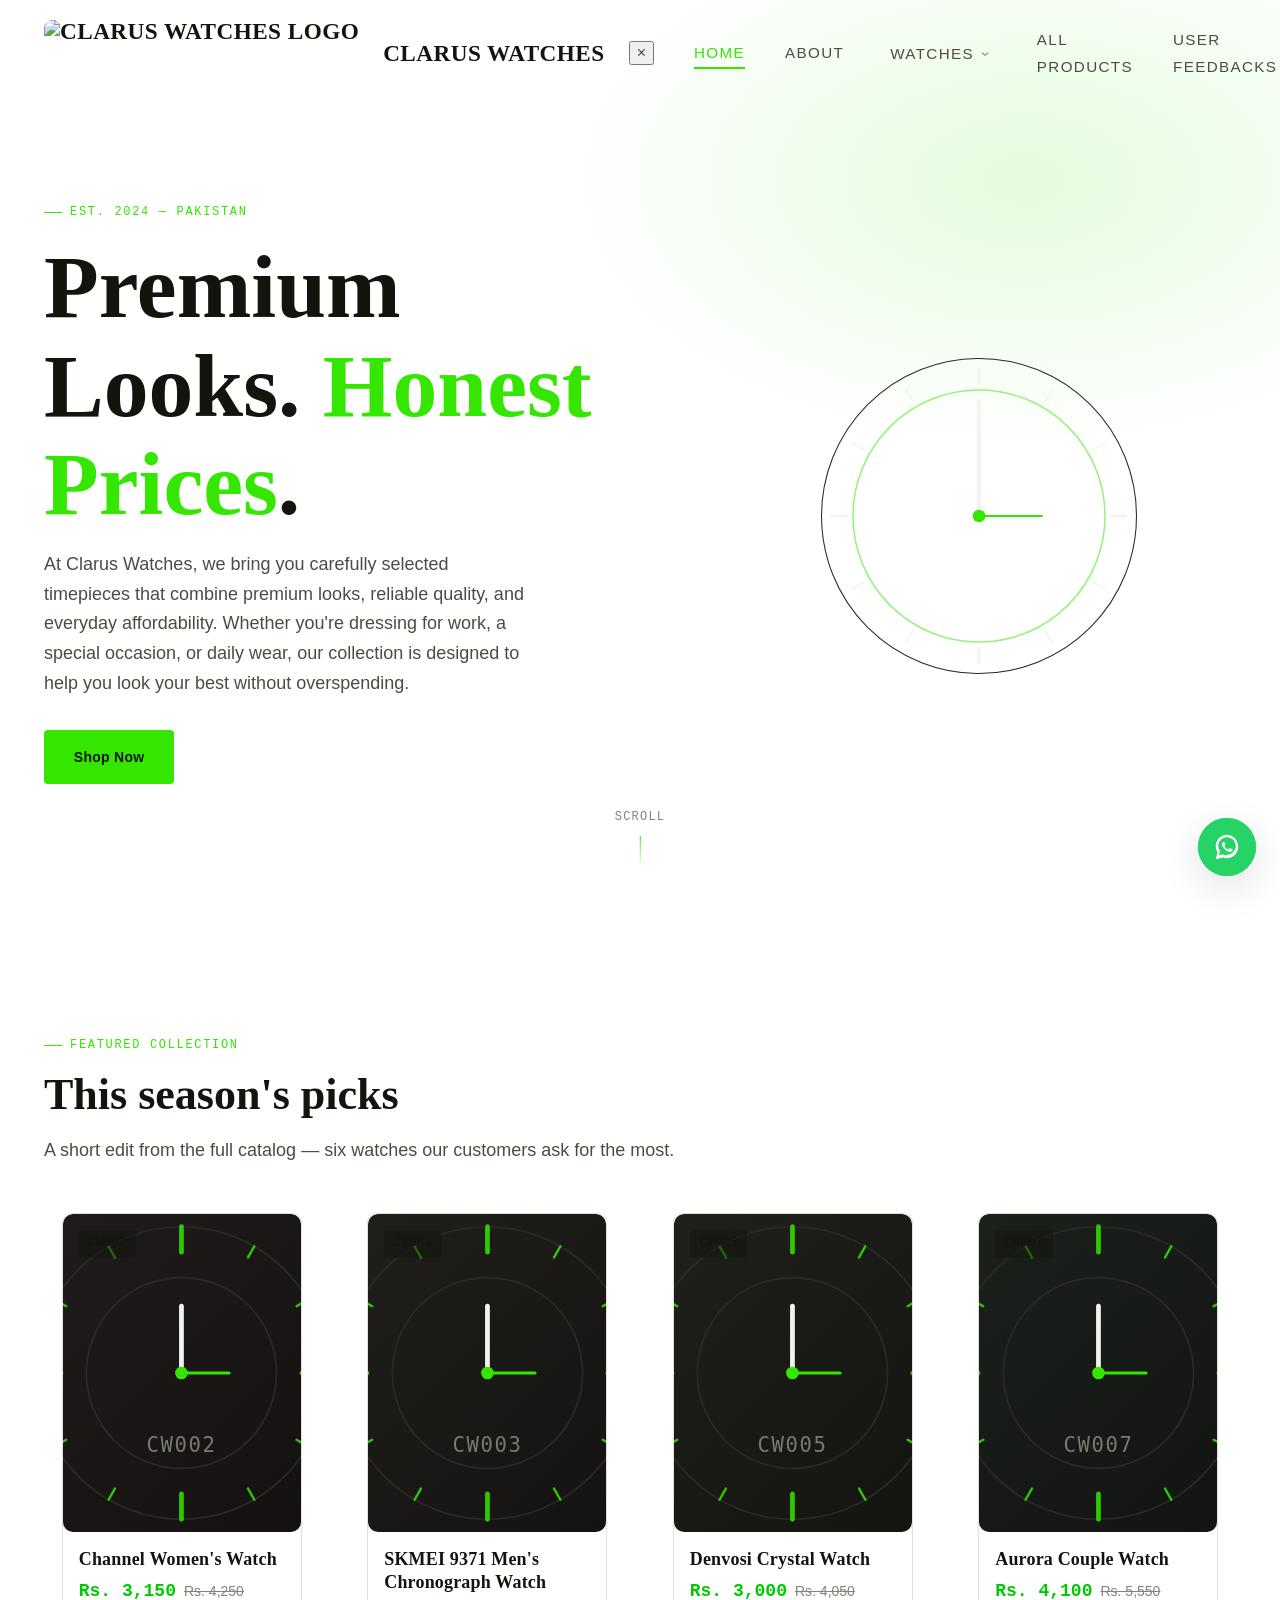
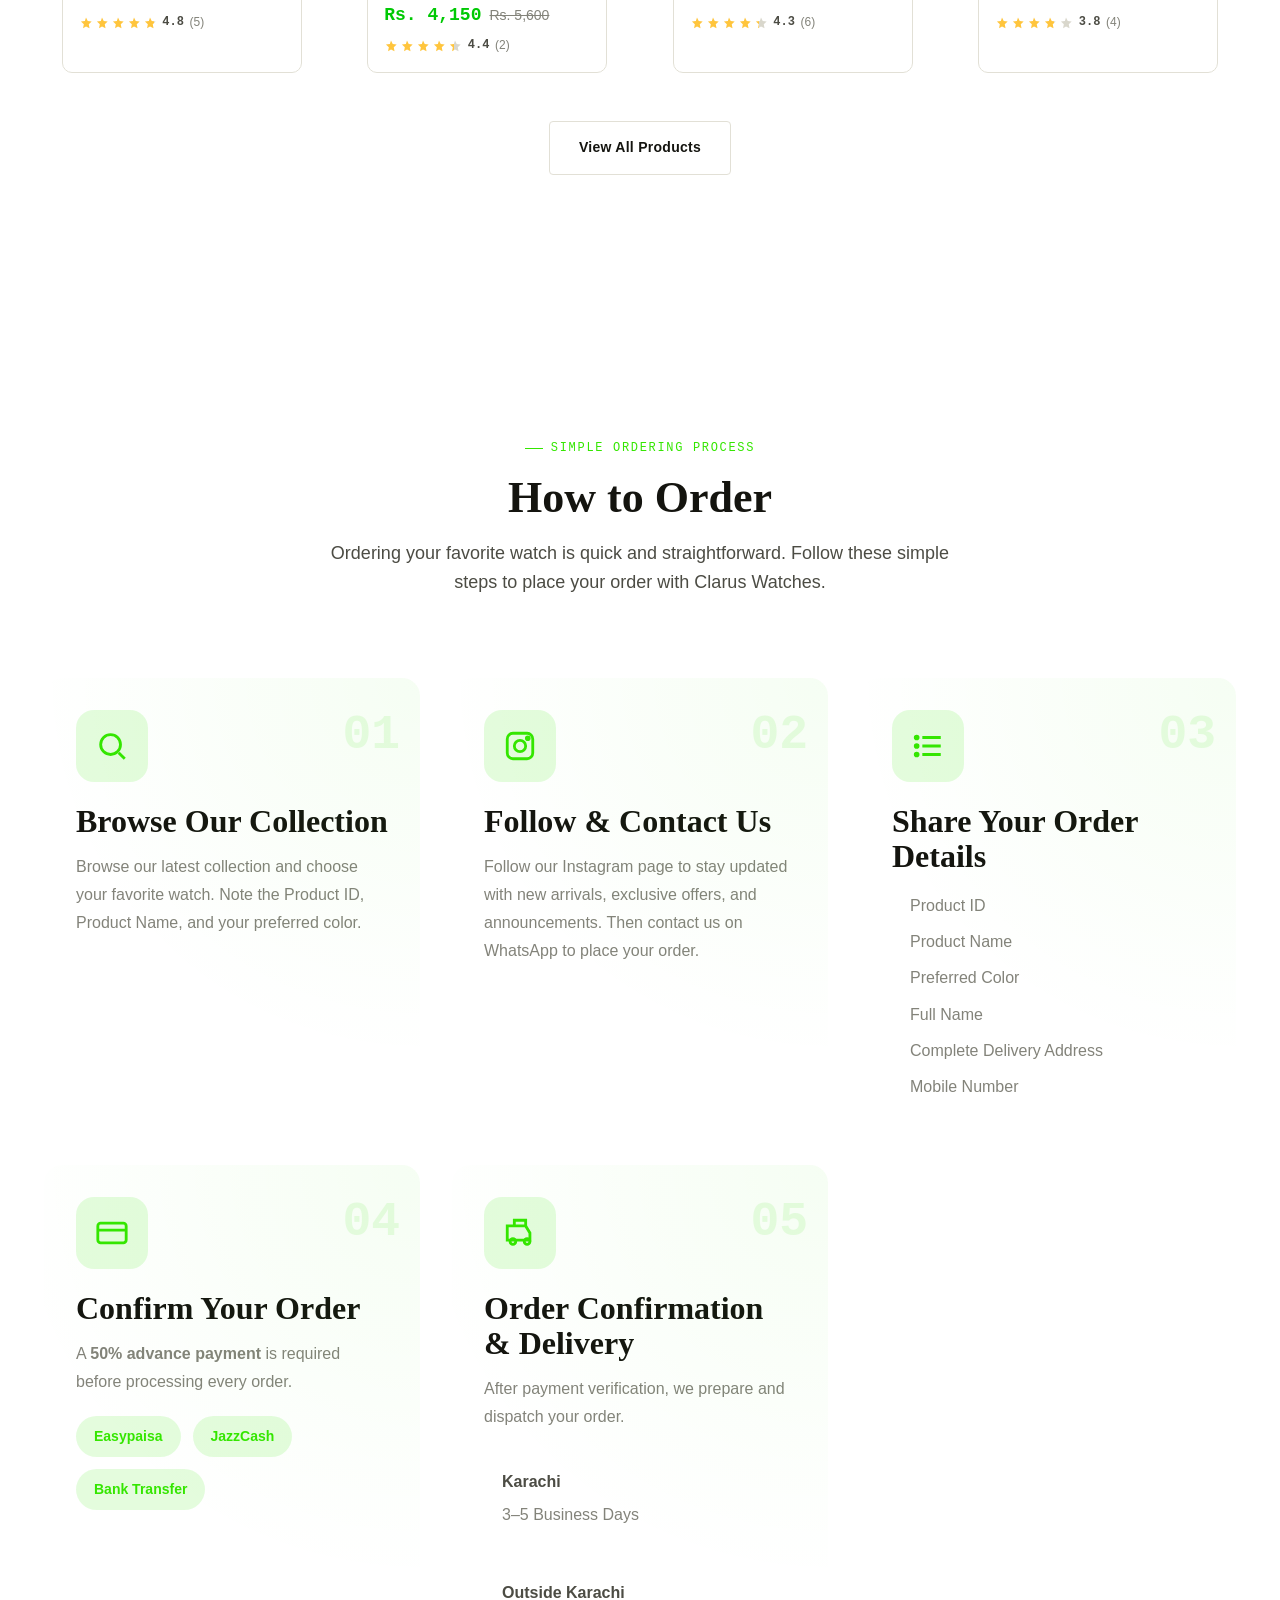
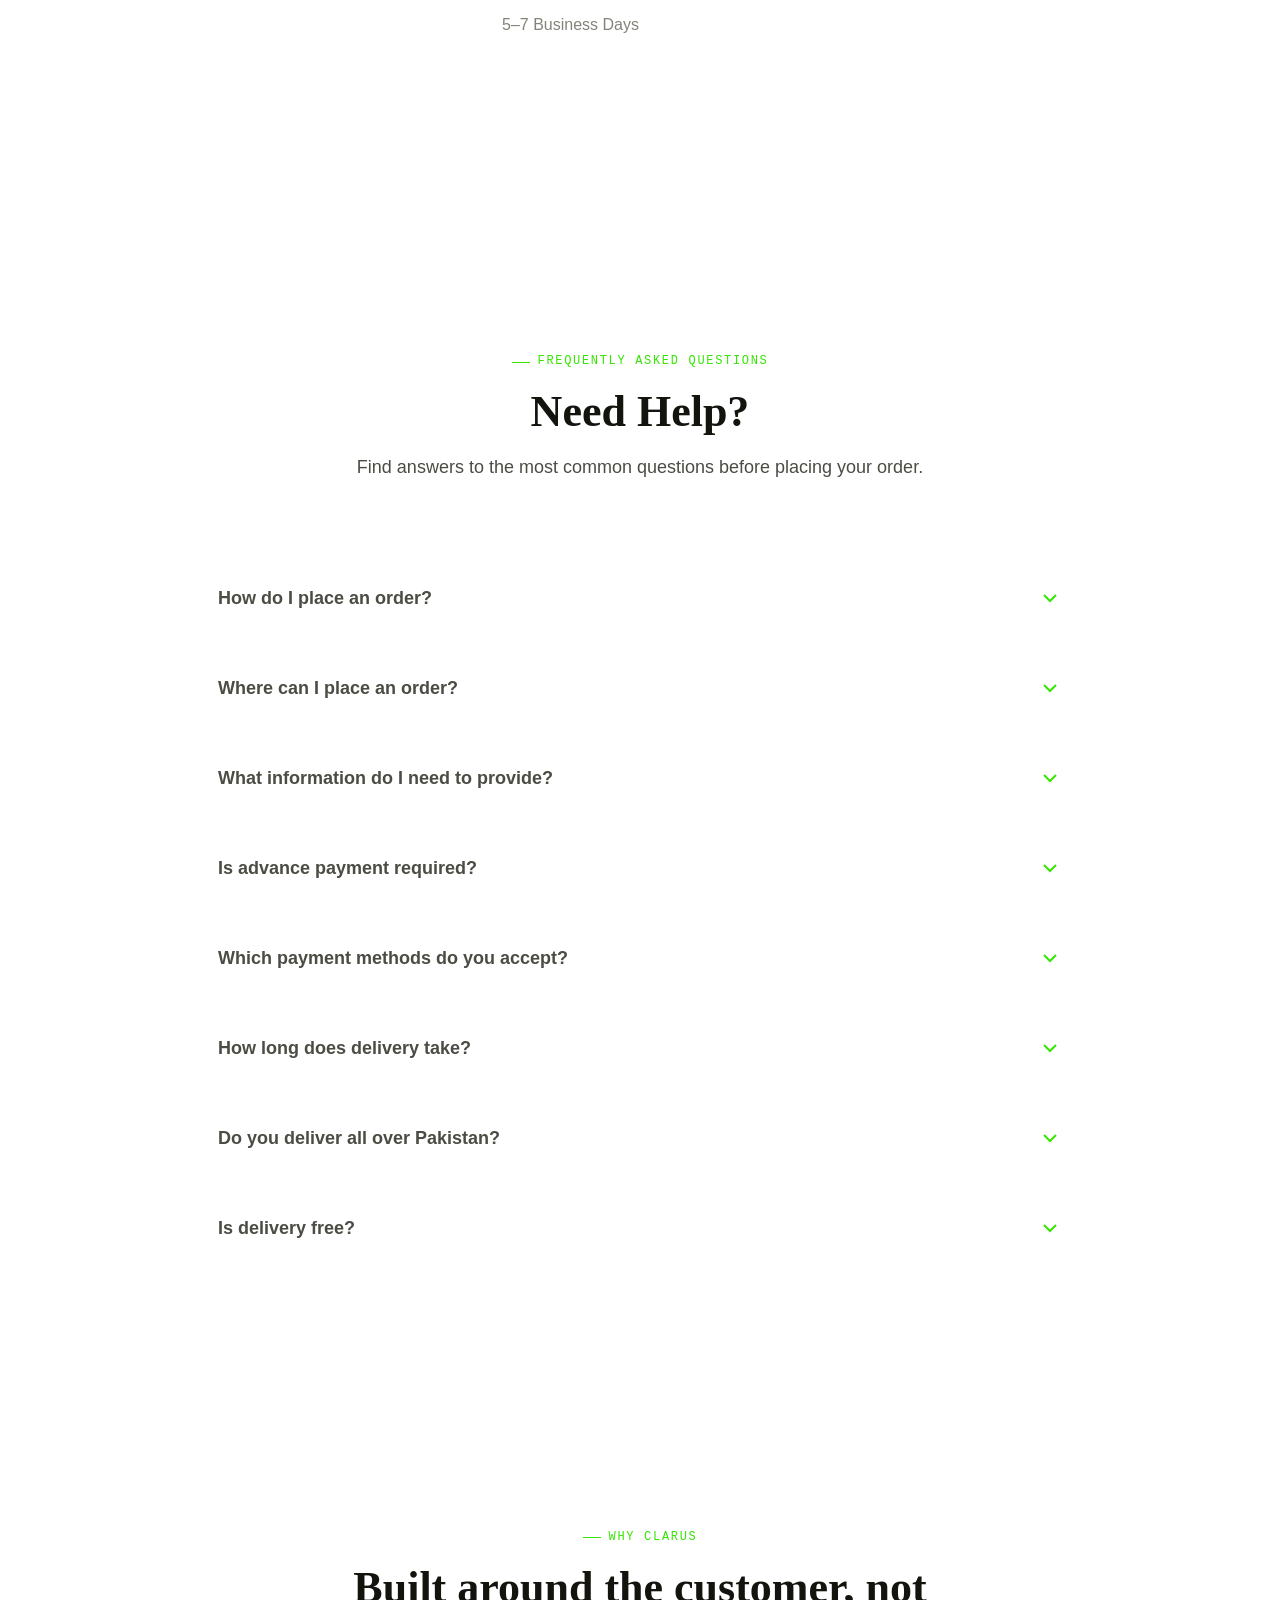
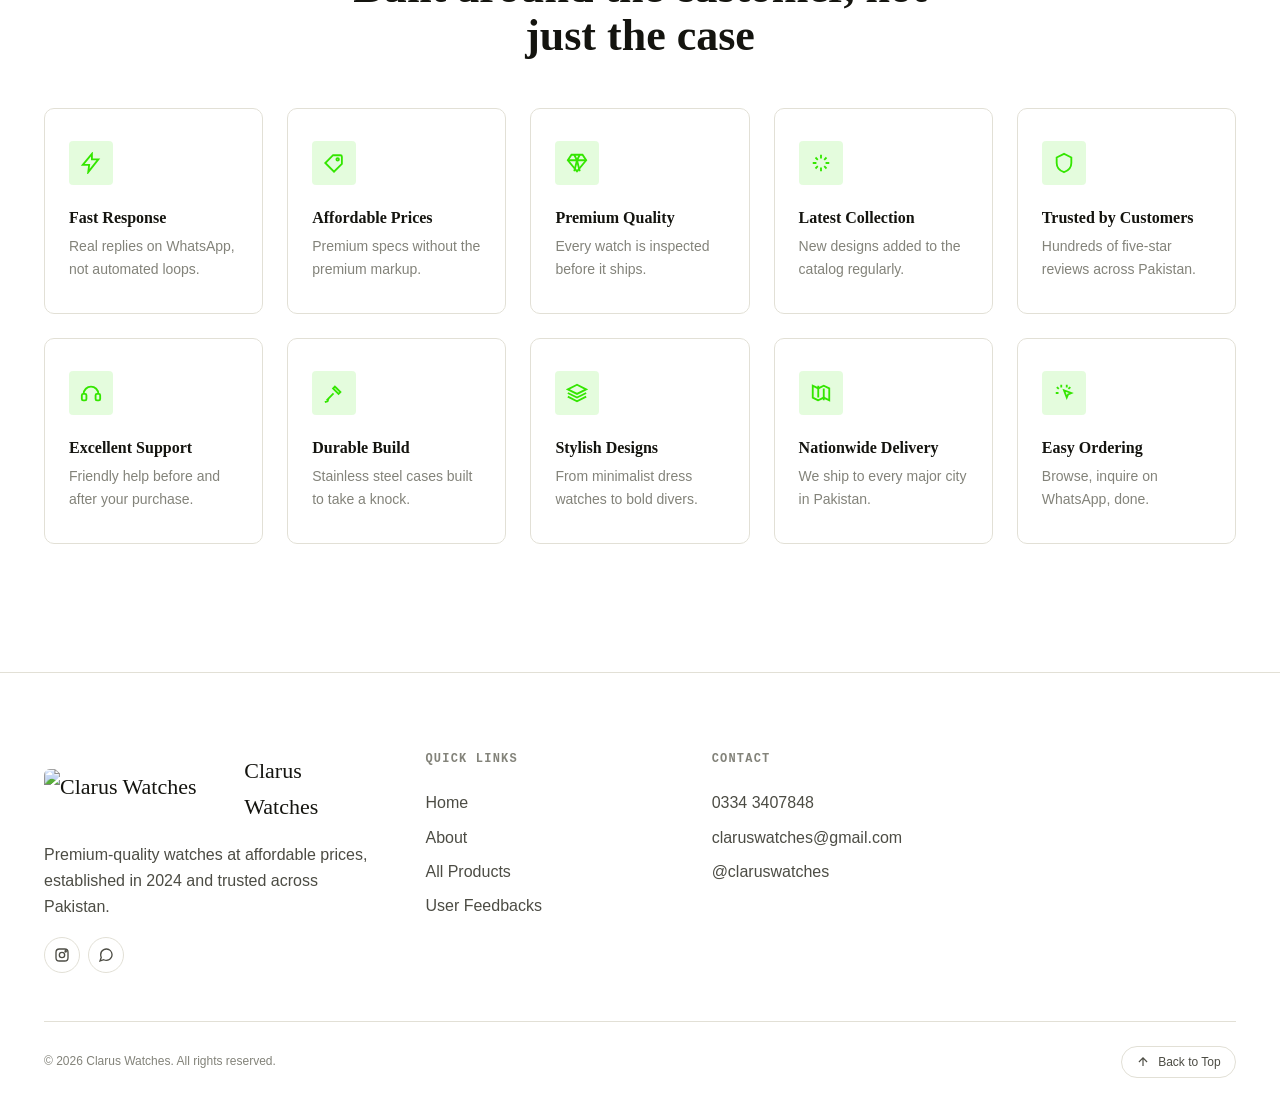
==== commit e4e967f2: "Add files via upload" ====
--- a/index.html
+++ b/index.html
@@ -29,6 +29,7 @@
       </a>
 
       <ul class="nav-links" id="navLinks">
+        <li class="nav-close-item"><button type="button" class="nav-close" id="navClose" aria-label="Close menu">&times;</button></li>
         <li><a href="index.html">Home</a></li>
         <li><a href="about.html">About</a></li>
         <li class="nav-item-dropdown" id="watchesDropdown">
@@ -49,6 +50,8 @@
       </div>
     </div>
   </nav>
+
+  <div class="nav-overlay" id="navOverlay"></div>
 
 
   <!-- ================= HERO ================= -->
--- a/css/variables.css
+++ b/css/variables.css
@@ -0,0 +1,73 @@
+/* ==========================================================================
+   CLARUS WATCHES — DESIGN TOKENS
+   Every color, font and spacing value used across the site lives here.
+   Change a value once, it updates everywhere. This is the only file
+   you should need to touch to re-skin the site.
+   ========================================================================== */
+
+:root {
+  /* ---- Brand ---- */
+  --accent: #34e600;              /* Clarus signature green   */
+  --accent-soft: #34e60022;       /* translucent accent (glows, hovers) */
+  --accent-strong: #2bbf00;       /* pressed / darker state   */
+  --accent-contrast: #06170a;     /* text placed ON the accent */
+  --price-green: #00C904;         /* deep, premium green for final prices */
+
+  /* ---- Light theme (default) ---- */
+  --bg-0: #ffffff;                 /* page background            */
+  --bg-1: #ffffff;                 /* section background (alt)   */
+  --bg-2: #ffffff;                 /* card background             */
+  --bg-3: #f4f3ee;                 /* elevated / hovered card     */
+  --line: #e2e0d6;                 /* hairline borders            */
+  --text-0: #14140f;               /* headings / primary text     */
+  --text-1: #4c4c44;               /* body copy                   */
+  --text-2: #83837a;               /* muted / captions            */
+  --overlay: rgba(20, 20, 15, 0.55); /* modal / hero overlays      */
+
+  /* ---- Typography ----
+     Display: Fraunces — a soft, high-contrast serif with a horological,
+       engraved feel for headlines (used sparingly, big sizes only).
+     Body: Inter — quiet, legible workhorse for paragraphs & UI.
+     Data: JetBrains Mono — for prices, product codes and specs, the
+       way a watch's caseback or movement spec sheet reads.
+  */
+  --font-display: 'Fraunces', 'Georgia', serif;
+  --font-body: 'Inter', -apple-system, BlinkMacSystemFont, sans-serif;
+  --font-mono: 'JetBrains Mono', 'Courier New', monospace;
+
+  --fs-xs: 0.75rem;
+  --fs-sm: 0.875rem;
+  --fs-base: 1rem;
+  --fs-md: 1.125rem;
+  --fs-lg: 1.375rem;
+  --fs-xl: 2rem;
+  --fs-2xl: 2.75rem;
+  --fs-3xl: 4rem;
+  --fs-hero: clamp(2.75rem, 7vw, 6.25rem);
+
+  /* ---- Spacing scale ---- */
+  --sp-1: 0.25rem;
+  --sp-2: 0.5rem;
+  --sp-3: 1rem;
+  --sp-4: 1.5rem;
+  --sp-5: 2rem;
+  --sp-6: 3rem;
+  --sp-7: 5rem;
+  --sp-8: 8rem;
+
+  --radius-sm: 4px;
+  --radius-md: 10px;
+  --radius-lg: 18px;
+
+  --shadow-sm: 0 2px 12px rgba(20, 20, 15, 0.08);
+  --shadow-md: 0 12px 40px rgba(20, 20, 15, 0.12);
+  --shadow-glow: 0 0 0 1px var(--accent-soft), 0 0 24px var(--accent-soft);
+
+  --ease: cubic-bezier(0.16, 1, 0.3, 1);
+  --dur-fast: 180ms;
+  --dur-med: 400ms;
+  --dur-slow: 800ms;
+
+  --container: 1240px;
+  --nav-h: 108px;
+}
--- a/css/base.css
+++ b/css/base.css
@@ -0,0 +1,205 @@
+/* ==========================================================================
+   BASE — reset, typography, global utilities
+   ========================================================================== */
+
+*, *::before, *::after { box-sizing: border-box; }
+
+html {
+  scroll-behavior: smooth;
+  scroll-padding-top: var(--nav-h);
+}
+
+@media (prefers-reduced-motion: reduce) {
+  html { scroll-behavior: auto; }
+  *, *::before, *::after {
+    animation-duration: 0.001ms !important;
+    animation-iteration-count: 1 !important;
+    transition-duration: 0.001ms !important;
+  }
+}
+
+body {
+  margin: 0;
+  background: var(--bg-0);
+  color: var(--text-1);
+  font-family: var(--font-body);
+  font-size: var(--fs-base);
+  line-height: 1.65;
+  -webkit-font-smoothing: antialiased;
+  transition: background var(--dur-med) var(--ease), color var(--dur-med) var(--ease);
+  overflow-x: hidden;
+}
+
+h1, h2, h3, h4 {
+  font-family: var(--font-display);
+  color: var(--text-0);
+  line-height: 1.1;
+  margin: 0 0 var(--sp-3);
+  font-weight: 600;
+}
+
+h1 { font-size: var(--fs-hero); }
+h2 { font-size: var(--fs-2xl); }
+h3 { font-size: var(--fs-xl); }
+h4 { font-size: var(--fs-md); }
+
+p { margin: 0 0 var(--sp-3); }
+
+a { color: inherit; text-decoration: none; }
+
+img { max-width: 100%; display: block; }
+
+button, input, textarea {
+  font-family: inherit;
+  font-size: inherit;
+  color: inherit;
+}
+
+ul { list-style: none; margin: 0; padding: 0; }
+
+/* Visible keyboard focus everywhere — accessibility floor */
+:focus-visible {
+  outline: 2px solid var(--accent);
+  outline-offset: 3px;
+  border-radius: var(--radius-sm);
+}
+
+::selection { background: var(--accent); color: var(--accent-contrast); }
+
+/* ---- Layout utilities ---- */
+.container {
+  max-width: var(--container);
+  margin-inline: auto;
+  padding-inline: var(--sp-4);
+}
+
+.section {
+  padding-block: var(--sp-8);
+}
+
+.section--alt { background: var(--bg-1); }
+
+.section-head {
+  max-width: 640px;
+  margin-bottom: var(--sp-6);
+}
+
+.eyebrow {
+  display: inline-flex;
+  align-items: center;
+  gap: var(--sp-2);
+  font-family: var(--font-mono);
+  font-size: var(--fs-xs);
+  letter-spacing: 0.14em;
+  text-transform: uppercase;
+  color: var(--accent);
+  margin-bottom: var(--sp-3);
+}
+
+.eyebrow::before {
+  content: '';
+  width: 18px;
+  height: 1px;
+  background: var(--accent);
+}
+
+.section-head p {
+  color: var(--text-1);
+  font-size: var(--fs-md);
+}
+
+/* ---- Buttons ---- */
+.btn {
+  display: inline-flex;
+  align-items: center;
+  justify-content: center;
+  gap: var(--sp-2);
+  padding: 0.9rem 1.8rem;
+  border-radius: var(--radius-sm);
+  border: 1px solid transparent;
+  font-family: var(--font-body);
+  font-weight: 600;
+  font-size: var(--fs-sm);
+  letter-spacing: 0.02em;
+  cursor: pointer;
+  transition: transform var(--dur-fast) var(--ease), box-shadow var(--dur-fast) var(--ease),
+    background var(--dur-fast) var(--ease), border-color var(--dur-fast) var(--ease);
+  white-space: nowrap;
+}
+
+.btn:active { transform: translateY(1px); }
+
+.btn--primary {
+  background: var(--accent);
+  color: var(--accent-contrast);
+}
+
+.btn--primary:hover {
+  box-shadow: 0 0 0 1px var(--accent), 0 0 30px var(--accent-soft), 0 0 60px var(--accent-soft);
+  transform: translateY(-2px);
+}
+
+.btn--ghost {
+  background: transparent;
+  color: var(--text-0);
+  border-color: var(--line);
+}
+
+.btn--ghost:hover {
+  border-color: var(--accent);
+  color: var(--accent);
+  transform: translateY(-2px);
+}
+
+.btn--sm { padding: 0.6rem 1.1rem; font-size: var(--fs-xs); }
+
+.btn--whatsapp {
+  background: #25d366;
+  color: #06170a;
+  border-color: #25d366;
+}
+.btn--whatsapp:hover {
+  background: #1fbd5a;
+  border-color: #1fbd5a;
+  color: #06170a;
+  transform: translateY(-2px);
+  box-shadow: 0 0 0 1px #25d366, 0 0 24px rgba(37, 211, 102, 0.35);
+}
+
+/* ---- Bezel divider: a signature motif — tick marks like a watch bezel,
+   used between sections instead of a plain <hr> ---- */
+.bezel-divider {
+  display: flex;
+  justify-content: center;
+  gap: 6px;
+  padding-block: var(--sp-5);
+}
+.bezel-divider span {
+  width: 2px;
+  height: 12px;
+  background: var(--line);
+}
+.bezel-divider span:nth-child(3n) { height: 18px; background: var(--accent); opacity: 0.6; }
+
+/* ---- Reveal-on-scroll ---- */
+.reveal {
+  opacity: 0;
+  transform: translateY(24px);
+  transition: opacity var(--dur-slow) var(--ease), transform var(--dur-slow) var(--ease);
+}
+.reveal.is-visible {
+  opacity: 1;
+  transform: translateY(0);
+}
+
+.text-center { text-align: center; margin-inline: auto; }
+
+.sr-only {
+  position: absolute;
+  width: 1px; height: 1px;
+  padding: 0; margin: -1px;
+  overflow: hidden;
+  clip: rect(0,0,0,0);
+  white-space: nowrap;
+  border: 0;
+}
--- a/css/layout.css
+++ b/css/layout.css
@@ -0,0 +1,351 @@
+/* ==========================================================================
+   LAYOUT — navbar, hero, footer, WhatsApp float, back-to-top
+   ========================================================================== */
+
+/* ---------------- Navbar ---------------- */
+.navbar {
+  position: fixed;
+  inset-inline: 0;
+  top: 0;
+  z-index: 100;
+  height: var(--nav-h);
+  display: flex;
+  align-items: center;
+  background: transparent;
+  border-bottom: 1px solid transparent;
+  transition: background var(--dur-med) var(--ease), border-color var(--dur-med) var(--ease),
+    box-shadow var(--dur-med) var(--ease);
+}
+
+.navbar.is-scrolled {
+  background: color-mix(in srgb, var(--bg-0) 88%, transparent);
+  backdrop-filter: blur(14px);
+  border-color: var(--line);
+  box-shadow: var(--shadow-sm);
+}
+
+.navbar .container {
+  display: flex;
+  align-items: center;
+  justify-content: space-between;
+  gap: var(--sp-4);
+}
+
+.nav-brand {
+  display: flex;
+  align-items: center;
+  gap: var(--sp-3);
+  font-family: var(--font-display);
+  font-size: 1.45rem;
+  font-weight: 800;
+  text-transform: uppercase;
+  letter-spacing: 0.02em;
+  color: var(--text-0);
+  flex-shrink: 0;
+  line-height: 1;
+}
+
+.nav-brand img,
+.nav-logo {
+  height: 68px;
+  width: auto;
+  display: block;
+  vertical-align: middle;
+  border-radius: 8px;
+  margin-right: 8px;
+  /* The source file has a flat white background baked in — multiply
+     blend makes pure white pixels take on whatever's behind them
+     (navbar background), so it reads as transparent instead of a
+     pasted-on box. Only the logo's actual ink/color stays visible. */
+  mix-blend-mode: multiply;
+  image-rendering: -webkit-optimize-contrast;
+  image-rendering: crisp-edges;
+  backface-visibility: hidden;
+  transform: translateZ(0);
+}
+
+.nav-links {
+  display: flex;
+  align-items: center;
+  gap: 2.5rem;
+  margin: 0 auto;
+}
+
+.nav-links a {
+  position: relative;
+  font-size: 0.95rem;
+  font-weight: 400;
+  letter-spacing: 0.09em;
+  text-transform: uppercase;
+  color: var(--text-1);
+  padding-block: var(--sp-2);
+  transition: color var(--dur-fast) var(--ease);
+}
+
+.nav-links a::after {
+  content: '';
+  position: absolute;
+  left: 0; bottom: 0;
+  width: 0;
+  height: 2px;
+  background: var(--accent);
+  transition: width var(--dur-fast) var(--ease);
+}
+
+.nav-links a:hover { color: var(--text-0); }
+.nav-links a:hover::after { width: 100%; }
+
+.nav-links a.active { color: var(--accent); }
+.nav-links a.active::after { width: 100%; }
+
+.nav-actions {
+  display: flex;
+  align-items: center;
+  gap: var(--sp-3);
+  flex-shrink: 0;
+}
+
+.nav-toggle {
+  display: none;
+  width: 40px;
+  height: 40px;
+  border: 1px solid var(--line);
+  border-radius: var(--radius-sm);
+  background: var(--bg-2);
+  cursor: pointer;
+  flex-direction: column;
+  align-items: center;
+  justify-content: center;
+  gap: 4px;
+}
+.nav-toggle span {
+  width: 18px;
+  height: 2px;
+  background: var(--text-0);
+  transition: transform var(--dur-fast) var(--ease), opacity var(--dur-fast) var(--ease);
+}
+.nav-toggle.is-open span:nth-child(1) { transform: translateY(6px) rotate(45deg); }
+.nav-toggle.is-open span:nth-child(2) { opacity: 0; }
+.nav-toggle.is-open span:nth-child(3) { transform: translateY(-6px) rotate(-45deg); }
+
+/* ---------------- "Watches" nav dropdown ---------------- */
+.nav-item-dropdown { position: relative; }
+
+.nav-dropdown-trigger {
+  position: relative;
+  display: flex;
+  align-items: center;
+  gap: 0.3rem;
+  background: none;
+  border: none;
+  cursor: pointer;
+  font-family: var(--font-body);
+  font-size: 0.95rem;
+  font-weight: 400;
+  letter-spacing: 0.09em;
+  text-transform: uppercase;
+  color: var(--text-1);
+  padding-block: var(--sp-2);
+  transition: color var(--dur-fast) var(--ease);
+}
+.nav-dropdown-trigger:hover { color: var(--text-0); }
+.nav-dropdown-trigger::after {
+  content: '';
+  position: absolute;
+  left: 0; bottom: 0;
+  width: 0;
+  height: 2px;
+  background: var(--accent);
+  transition: width var(--dur-fast) var(--ease);
+}
+.nav-dropdown-trigger:hover::after { width: 100%; }
+.nav-dropdown-trigger.active { color: var(--accent); }
+.nav-dropdown-trigger.active::after { width: 100%; }
+.nav-dropdown-trigger .chevron { transition: transform var(--dur-fast) var(--ease); }
+.nav-item-dropdown.is-open .nav-dropdown-trigger .chevron,
+.nav-item-dropdown:hover .nav-dropdown-trigger .chevron { transform: rotate(180deg); }
+
+/* IMPORTANT: top is exactly 100% (no gap) — a gap here would create a
+   dead zone the cursor has to cross between the trigger and the panel,
+   breaking :hover the moment the pointer left the trigger. The visual
+   breathing room comes from padding-top INSIDE the panel instead, which
+   stays part of the hoverable element. */
+.nav-dropdown-panel {
+  position: absolute;
+  top: 100%;
+  left: 50%;
+  transform: translateX(-50%);
+  min-width: 180px;
+  background: var(--bg-2);
+  border: 1px solid var(--line);
+  border-radius: var(--radius-md);
+  box-shadow: var(--shadow-md);
+  padding: var(--sp-2);
+  margin-top: var(--sp-2);
+  display: flex;
+  flex-direction: column;
+  opacity: 0;
+  visibility: hidden;
+  pointer-events: none;
+  transition: opacity var(--dur-fast) var(--ease);
+  z-index: 110;
+}
+/* Invisible bridge covering the visual gap so it's still part of the
+   hoverable area — cursor never leaves .nav-item-dropdown in transit. */
+.nav-dropdown-panel::before {
+  content: '';
+  position: absolute;
+  left: 0; right: 0;
+  top: calc(-1 * var(--sp-2));
+  height: var(--sp-2);
+}
+.nav-item-dropdown:hover .nav-dropdown-panel,
+.nav-item-dropdown.is-open .nav-dropdown-panel {
+  opacity: 1;
+  visibility: visible;
+  pointer-events: auto;
+}
+
+.nav-dropdown-link {
+  position: relative;
+  display: block;
+  padding: 0.6rem 1rem;
+  font-size: var(--fs-sm);
+  font-weight: 500;
+  color: var(--text-1);
+  white-space: nowrap;
+  transition: color var(--dur-fast) var(--ease);
+}
+.nav-dropdown-link::after {
+  content: '';
+  position: absolute;
+  left: 1rem;
+  bottom: 0.35rem;
+  width: 0;
+  height: 2px;
+  background: var(--accent);
+  transition: width var(--dur-fast) var(--ease);
+}
+.nav-dropdown-link:hover { color: var(--text-0); }
+.nav-dropdown-link:hover::after { width: calc(100% - 2rem); }
+
+/* NOTE: Hero styles live in css/home.css — hero only appears on the
+   Home page, so it ships as page-specific CSS, not shared layout. */
+
+/* ---------------- Footer ---------------- */
+.footer {
+  background: var(--bg-1);
+  border-top: 1px solid var(--line);
+  padding-block: var(--sp-7) var(--sp-4);
+}
+
+.footer-grid {
+  display: grid;
+  grid-template-columns: 1.4fr 1fr 1fr 1fr;
+  gap: var(--sp-6);
+  padding-bottom: var(--sp-6);
+}
+
+.footer-brand {
+  display: flex;
+  align-items: center;
+  gap: var(--sp-2);
+  font-family: var(--font-display);
+  font-size: var(--fs-lg);
+  color: var(--text-0);
+  margin-bottom: var(--sp-3);
+}
+.footer-brand img,
+.footer-logo {
+  height: 40px;
+  width: auto;
+  border-radius: 6px;
+  mix-blend-mode: multiply;
+  image-rendering: -webkit-optimize-contrast;
+  image-rendering: crisp-edges;
+}
+
+.footer-col h4 {
+  font-family: var(--font-mono);
+  font-size: var(--fs-xs);
+  text-transform: uppercase;
+  letter-spacing: 0.1em;
+  color: var(--text-2);
+  margin-bottom: var(--sp-4);
+}
+
+.footer-col ul li { margin-bottom: var(--sp-2); }
+.footer-col a { color: var(--text-1); transition: color var(--dur-fast) var(--ease); }
+.footer-col a:hover { color: var(--accent); }
+
+.footer-social {
+  display: flex;
+  gap: var(--sp-2);
+  margin-top: var(--sp-3);
+}
+.footer-social a {
+  width: 36px; height: 36px;
+  border: 1px solid var(--line);
+  border-radius: 50%;
+  display: grid;
+  place-items: center;
+  transition: border-color var(--dur-fast) var(--ease), color var(--dur-fast) var(--ease);
+}
+.footer-social a:hover { border-color: var(--accent); color: var(--accent); }
+.footer-social svg { width: 16px; height: 16px; }
+
+.footer-bottom {
+  display: flex;
+  align-items: center;
+  justify-content: space-between;
+  border-top: 1px solid var(--line);
+  padding-top: var(--sp-4);
+  font-size: var(--fs-xs);
+  color: var(--text-2);
+}
+
+.back-to-top {
+  display: flex;
+  align-items: center;
+  gap: var(--sp-2);
+  border: 1px solid var(--line);
+  padding: 0.5rem 0.9rem;
+  border-radius: 999px;
+  cursor: pointer;
+  background: var(--bg-2);
+  color: var(--text-1);
+  transition: border-color var(--dur-fast) var(--ease), color var(--dur-fast) var(--ease);
+}
+.back-to-top:hover { border-color: var(--accent); color: var(--accent); }
+
+/* ---------------- Floating WhatsApp button ---------------- */
+.whatsapp-float {
+  position: fixed;
+  right: var(--sp-4);
+  bottom: var(--sp-4);
+  z-index: 90;
+  width: 58px;
+  height: 58px;
+  border-radius: 50%;
+  background: #25d366;
+  display: grid;
+  place-items: center;
+  box-shadow: var(--shadow-md);
+  transition: transform var(--dur-fast) var(--ease);
+}
+.whatsapp-float:hover { transform: scale(1.08); }
+.whatsapp-float svg { width: 30px; height: 30px; fill: #fff; }
+
+.whatsapp-float::before {
+  content: '';
+  position: absolute;
+  inset: 0;
+  border-radius: 50%;
+  border: 2px solid #25d366;
+  animation: pulseRing 2.4s ease-out infinite;
+}
+
+@keyframes pulseRing {
+  0% { transform: scale(1); opacity: 0.6; }
+  100% { transform: scale(1.6); opacity: 0; }
+}
--- a/css/components.css
+++ b/css/components.css
@@ -0,0 +1,674 @@
+/* ==========================================================================
+   COMPONENTS
+   ========================================================================== */
+
+/* ---------------- Stats ---------------- */
+.stats-grid {
+  display: grid;
+  grid-template-columns: repeat(6, 1fr);
+  gap: var(--sp-4);
+}
+
+.stat-card {
+  text-align: center;
+  padding: var(--sp-5) var(--sp-3);
+  border: 1px solid var(--line);
+  border-radius: var(--radius-md);
+  background: var(--bg-2);
+  transition: transform var(--dur-fast) var(--ease), border-color var(--dur-fast) var(--ease);
+}
+.stat-card:hover { transform: translateY(-4px); border-color: var(--accent); }
+
+.stat-card svg {
+  width: 30px; height: 30px;
+  color: var(--accent);
+  margin-bottom: var(--sp-3);
+}
+
+.stat-number {
+  font-family: var(--font-mono);
+  font-size: var(--fs-2xl);
+  color: var(--text-0);
+  font-weight: 700;
+  line-height: 1;
+  margin-bottom: var(--sp-2);
+}
+
+.stat-label {
+  font-size: var(--fs-xs);
+  color: var(--text-2);
+  letter-spacing: 0.03em;
+}
+
+/* ---------------- Feature cards ("Why Choose") ---------------- */
+.feature-grid {
+  display: grid;
+  grid-template-columns: repeat(5, 1fr);
+  gap: var(--sp-4);
+}
+
+.feature-card {
+  padding: var(--sp-5) var(--sp-4);
+  background: var(--bg-2);
+  border: 1px solid var(--line);
+  border-radius: var(--radius-md);
+  transition: transform var(--dur-fast) var(--ease), border-color var(--dur-fast) var(--ease),
+    box-shadow var(--dur-fast) var(--ease);
+}
+
+.feature-card:hover {
+  transform: translateY(-6px);
+  border-color: var(--accent);
+  box-shadow: var(--shadow-glow);
+}
+
+.feature-card .icon-wrap {
+  width: 44px; height: 44px;
+  border-radius: var(--radius-sm);
+  background: var(--accent-soft);
+  display: grid;
+  place-items: center;
+  margin-bottom: var(--sp-4);
+  transition: transform var(--dur-fast) var(--ease);
+}
+.feature-card:hover .icon-wrap { transform: rotate(-8deg) scale(1.05); }
+.feature-card .icon-wrap svg { width: 22px; height: 22px; color: var(--accent); }
+
+.feature-card h4 { margin-bottom: var(--sp-2); font-size: var(--fs-base); }
+.feature-card p { font-size: var(--fs-sm); color: var(--text-2); margin: 0; }
+
+/* ---------------- Product / watch cards ---------------- */
+.products-toolbar {
+  display: flex;
+  justify-content: space-between;
+  align-items: center;
+  gap: var(--sp-4);
+  margin-bottom: var(--sp-5);
+  flex-wrap: wrap;
+}
+
+.products-search {
+  display: flex;
+  align-items: center;
+  gap: var(--sp-2);
+  border: 1px solid var(--line);
+  background: var(--bg-2);
+  border-radius: var(--radius-sm);
+  padding: 0.6rem 1rem;
+  min-width: 260px;
+}
+.products-search svg { width: 16px; height: 16px; color: var(--text-2); flex-shrink: 0; }
+.products-search input {
+  border: none;
+  background: transparent;
+  outline: none;
+  width: 100%;
+  color: var(--text-0);
+}
+
+.product-grid {
+  display: grid;
+  grid-template-columns: repeat(4, 1fr);
+  gap: var(--sp-4);
+}
+
+.collection-grid {
+  display: grid;
+  grid-template-columns: repeat(3, 1fr);
+  gap: var(--sp-4);
+}
+
+.product-card {
+  background: transparent;
+  border: 1px solid var(--line);
+  border-radius: var(--radius-md);
+  overflow: hidden;
+  display: flex;
+  flex-direction: column;
+  cursor: pointer;
+  width: 100%;
+  transition: transform var(--dur-fast) var(--ease);
+}
+
+.product-card:hover {
+  transform: translateY(-6px);
+}
+
+/* Tall, dominant media area — the watch is the focal point, the info
+   block beneath it is intentionally compact by comparison. */
+.product-media {
+  position: relative;
+  aspect-ratio: 3 / 4;
+  overflow: hidden;
+  border-radius: var(--radius-md);
+  background: var(--bg-3);
+}
+
+.product-media img {
+  width: 100%; height: 100%;
+  object-fit: cover;
+  transition: transform var(--dur-med) var(--ease);
+}
+
+.product-card:hover .product-media img { transform: scale(1.06); }
+
+.product-code {
+  position: absolute;
+  top: var(--sp-3); left: var(--sp-3);
+  background: var(--overlay);
+  color: var(--text-0);
+  font-family: var(--font-mono);
+  font-size: var(--fs-xs);
+  padding: 0.25rem 0.6rem;
+  border-radius: var(--radius-sm);
+  letter-spacing: 0.04em;
+}
+
+.product-body {
+  padding: var(--sp-3) var(--sp-3) var(--sp-3);
+  display: flex;
+  flex-direction: column;
+  gap: 6px;
+}
+
+.product-title {
+  margin: 0;
+  font-family: var(--font-display);
+  font-weight: 600;
+  font-size: var(--fs-md);
+  letter-spacing: 0.01em;
+  line-height: 1.3;
+  color: var(--text-0);
+}
+
+.product-desc {
+  font-size: var(--fs-sm);
+  color: var(--text-2);
+  margin: 0;
+  flex: 1;
+}
+
+.product-price {
+  display: flex;
+  align-items: baseline;
+  gap: var(--sp-2);
+}
+.current-price {
+  font-family: var(--font-mono);
+  color: var(--price-green);
+  font-size: var(--fs-md);
+  font-weight: 700;
+}
+.old-price {
+  text-decoration: line-through;
+  color: var(--text-2);
+  font-size: var(--fs-sm);
+  font-weight: 400;
+}
+
+.product-rating {
+  display: flex;
+  align-items: center;
+  gap: 0.35rem;
+}
+.product-rating .stars {
+  display: inline-flex;
+  align-items: center;
+  gap: 2px;
+}
+.product-rating .star-icon {
+  width: 14px;
+  height: 14px;
+  flex-shrink: 0;
+}
+.product-rating .rating-value {
+  font-family: var(--font-mono);
+  font-size: var(--fs-xs);
+  font-weight: 600;
+  color: var(--text-1);
+}
+.product-rating .rating-count {
+  font-family: var(--font-body);
+  font-size: var(--fs-xs);
+  color: var(--text-2);
+}
+
+/* Larger stars on the product detail page */
+.pd-info .product-rating {
+  margin: -0.25rem 0 var(--sp-4);
+}
+.pd-info .product-rating .star-icon {
+  width: 18px;
+  height: 18px;
+}
+.pd-info .product-rating .rating-value,
+.pd-info .product-rating .rating-count {
+  font-size: var(--fs-sm);
+}
+
+.load-more-wrap { display: flex; justify-content: center; margin-top: var(--sp-6); }
+
+/* ---------------- Modal (product details) ---------------- */
+.modal-overlay {
+  position: fixed;
+  inset: 0;
+  background: var(--overlay);
+  backdrop-filter: blur(6px);
+  display: flex;
+  align-items: center;
+  justify-content: center;
+  z-index: 200;
+  opacity: 0;
+  pointer-events: none;
+  transition: opacity var(--dur-med) var(--ease);
+  padding: var(--sp-4);
+}
+.modal-overlay.is-open { opacity: 1; pointer-events: auto; }
+
+.modal-box {
+  position: relative;
+  max-width: 940px;
+  width: 100%;
+  max-height: 92vh;
+  transform: translateY(24px) scale(0.98);
+  transition: transform var(--dur-med) var(--ease);
+}
+.modal-overlay.is-open .modal-box { transform: translateY(0) scale(1); }
+
+/* Scrolling is only a safety net for very small viewports — the compact
+   layout below is sized to fit without it on desktop/tablet. */
+.modal-scroll {
+  background: var(--bg-1);
+  border: 1px solid var(--line);
+  border-radius: var(--radius-lg);
+  max-height: 92vh;
+  overflow-y: auto;
+  display: grid;
+  grid-template-columns: 1.15fr 1fr;
+  box-shadow: var(--shadow-md);
+}
+
+.modal-close {
+  position: absolute;
+  top: var(--sp-3); right: var(--sp-3);
+  width: 36px; height: 36px;
+  border-radius: 50%;
+  border: 1px solid var(--line);
+  background: var(--bg-2);
+  display: grid;
+  place-items: center;
+  cursor: pointer;
+  z-index: 5;
+  color: var(--text-0);
+}
+.modal-close:hover { border-color: var(--accent); color: var(--accent); }
+
+/* Larger, near-square image stage: bigger canvas for the same source photo
+   reads sharper and leaves far less unused space than the old tall crop.
+   object-fit: contain keeps the whole watch visible, never cropped/stretched. */
+.modal-media {
+  position: relative;
+  background: var(--bg-3);
+  aspect-ratio: 1 / 1;
+  align-self: center;
+}
+.modal-media-frame {
+  position: absolute;
+  inset: 0;
+  display: flex;
+  align-items: center;
+  justify-content: center;
+  padding: var(--sp-5);
+  overflow: hidden;
+}
+.modal-media-frame img {
+  max-width: 100%;
+  max-height: 100%;
+  width: auto;
+  height: auto;
+  object-fit: contain;
+  will-change: transform, opacity;
+  backface-visibility: hidden;
+}
+
+/* Premium slide + fade transition when paging through photos — quick and
+   snappy so navigation never feels laggy. */
+.modal-media-frame img.gallery-anim-next { animation: gallerySlideInRight 300ms var(--ease) both; }
+.modal-media-frame img.gallery-anim-prev { animation: gallerySlideInLeft 300ms var(--ease) both; }
+
+.modal-media-nav {
+  position: absolute;
+  top: 50%;
+  transform: translateY(-50%);
+  width: 38px; height: 38px;
+  border-radius: 50%;
+  border: none;
+  background: var(--overlay);
+  color: var(--text-0);
+  font-size: 1.4rem;
+  line-height: 1;
+  display: grid;
+  place-items: center;
+  cursor: pointer;
+  z-index: 2;
+  transition: background var(--dur-fast) var(--ease);
+}
+.modal-media-nav:hover { background: var(--accent); color: var(--accent-contrast); }
+.modal-media-nav.prev { left: var(--sp-3); }
+.modal-media-nav.next { right: var(--sp-3); }
+
+.modal-media-count {
+  position: absolute;
+  bottom: var(--sp-3); left: 50%;
+  transform: translateX(-50%);
+  background: var(--overlay);
+  color: var(--text-0);
+  font-family: var(--font-mono);
+  font-size: var(--fs-xs);
+  padding: 0.25rem 0.7rem;
+  border-radius: 999px;
+  z-index: 2;
+}
+
+.modal-info {
+  padding: var(--sp-5) var(--sp-4);
+  display: flex;
+  flex-direction: column;
+  border-left: 1px solid var(--line);
+}
+.modal-info .product-code { position: static; display: inline-flex; align-self: flex-start; background: var(--accent-soft); color: var(--accent); margin-bottom: var(--sp-2); }
+.modal-info h3 { font-size: var(--fs-lg); line-height: 1.2; margin-bottom: 0.4rem; }
+.modal-info .product-price { font-size: var(--fs-lg); margin-bottom: var(--sp-2); }
+.modal-info .modal-desc {
+  color: var(--text-1);
+  font-size: var(--fs-sm);
+  line-height: 1.5;
+  margin-bottom: var(--sp-3);
+  display: -webkit-box;
+  -webkit-line-clamp: 3;
+  -webkit-box-orient: vertical;
+  overflow: hidden;
+}
+
+.spec-list {
+  display: grid;
+  grid-template-columns: 1fr;
+  gap: 0;
+  margin-bottom: var(--sp-3);
+}
+.spec-list li {
+  display: flex;
+  justify-content: space-between;
+  align-items: baseline;
+  gap: var(--sp-3);
+  padding-block: 0.5rem;
+  border-bottom: 1px dashed var(--line);
+  font-size: var(--fs-xs);
+}
+.spec-list li span:first-child { color: var(--text-2); flex-shrink: 0; }
+.spec-list li span:last-child {
+  font-family: var(--font-mono);
+  color: var(--text-0);
+  text-align: right;
+  overflow-wrap: break-word;
+  word-break: break-word;
+  min-width: 0;
+}
+
+.modal-actions { display: flex; gap: var(--sp-2); margin-top: auto; }
+.modal-actions .btn { flex: 1; }
+
+/* ---------------- Feedback screenshot gallery ---------------- */
+.feedback-toolbar {
+  display: flex;
+  align-items: center;
+  justify-content: space-between;
+  gap: var(--sp-4);
+  flex-wrap: wrap;
+  margin-bottom: var(--sp-4);
+  padding-bottom: var(--sp-4);
+  border-bottom: 1px solid var(--line);
+}
+.feedback-toolbar-copy h3 { margin-bottom: var(--sp-1); }
+.feedback-toolbar-copy p { color: var(--text-2); font-size: var(--fs-sm); max-width: 480px; }
+.feedback-upload-btn { cursor: pointer; display: inline-flex; align-items: center; gap: var(--sp-2); white-space: nowrap; }
+
+.feedback-empty {
+  text-align: center;
+  color: var(--text-2);
+  font-size: var(--fs-sm);
+  border: 1px dashed var(--line);
+  border-radius: var(--radius-md);
+  padding: var(--sp-6) var(--sp-4);
+}
+
+.feedback-grid {
+  display: grid;
+  grid-template-columns: repeat(3, 1fr);
+  gap: var(--sp-4);
+}
+
+.feedback-card {
+  position: relative;
+  background: var(--bg-2);
+  border: 1px solid var(--line);
+  border-radius: 7px;
+  box-shadow: var(--shadow-sm);
+  overflow: hidden;
+  cursor: pointer;
+  transition: transform var(--dur-fast) var(--ease), box-shadow var(--dur-fast) var(--ease), border-color var(--dur-fast) var(--ease);
+}
+.feedback-card:hover {
+  transform: translateY(-4px);
+  border-color: var(--accent);
+  box-shadow: var(--shadow-md);
+}
+.feedback-card:focus-visible {
+  outline: 2px solid var(--accent);
+  outline-offset: 2px;
+}
+
+.feedback-card-media {
+  width: 100%;
+  /* Preserves full screenshot without cropping */
+  background: var(--bg-1);
+  display: flex;
+  align-items: center;
+  justify-content: center;
+}
+.feedback-card-media img {
+  display: block;
+  width: 100%;
+  height: auto;
+  max-height: 520px;
+  object-fit: contain;
+}
+
+.feedback-card-remove {
+  position: absolute;
+  top: var(--sp-2);
+  right: var(--sp-2);
+  width: 30px; height: 30px;
+  border-radius: 50%;
+  border: 1px solid var(--line);
+  background: var(--bg-2);
+  color: var(--text-1);
+  display: grid;
+  place-items: center;
+  cursor: pointer;
+  opacity: 0;
+  transform: translateY(-4px);
+  transition: opacity var(--dur-fast) var(--ease), transform var(--dur-fast) var(--ease), border-color var(--dur-fast) var(--ease), color var(--dur-fast) var(--ease);
+}
+.feedback-card:hover .feedback-card-remove,
+.feedback-card-remove:focus-visible {
+  opacity: 1;
+  transform: translateY(0);
+}
+.feedback-card-remove:hover { border-color: #e0453c; color: #e0453c; }
+
+/* ---------------- Lightbox ---------------- */
+.lightbox {
+  position: fixed;
+  inset: 0;
+  background: rgba(4, 5, 4, 0.9);
+  display: flex;
+  align-items: center;
+  justify-content: center;
+  z-index: 250;
+  opacity: 0;
+  pointer-events: none;
+  transition: opacity var(--dur-med) var(--ease);
+  padding: var(--sp-5);
+}
+.lightbox.is-open { opacity: 1; pointer-events: auto; }
+.lightbox img {
+  max-width: min(760px, 92vw);
+  max-height: 90vh;
+  width: auto;
+  height: auto;
+  object-fit: contain;
+  border-radius: var(--radius-md);
+  box-shadow: var(--shadow-md);
+  transform: scale(0.94);
+  transition: transform var(--dur-med) var(--ease);
+}
+.lightbox.is-open img { transform: scale(1); }
+.lightbox-close {
+  position: absolute;
+  top: var(--sp-5); right: var(--sp-5);
+  width: 44px; height: 44px;
+  border-radius: 50%;
+  border: 1px solid var(--line);
+  background: var(--bg-2);
+  color: var(--text-0);
+  cursor: pointer;
+  display: grid; place-items: center;
+}
+.lightbox-close:hover { border-color: var(--accent); color: var(--accent); }
+
+/* ---------------- About ---------------- */
+.about-grid {
+  display: grid;
+  grid-template-columns: 0.9fr 1.1fr;
+  gap: var(--sp-7);
+  align-items: start;
+}
+
+.about-visual {
+  position: sticky;
+  top: calc(var(--nav-h) + var(--sp-4));
+}
+.about-visual svg { width: 100%; height: auto; }
+
+.value-list { display: grid; gap: var(--sp-4); margin-top: var(--sp-5); }
+.value-item { display: flex; gap: var(--sp-3); align-items: flex-start; }
+.value-item .icon-wrap {
+  width: 40px; height: 40px; flex-shrink: 0;
+  border-radius: var(--radius-sm);
+  background: var(--accent-soft);
+  display: grid; place-items: center;
+}
+.value-item .icon-wrap svg { width: 20px; height: 20px; color: var(--accent); }
+.value-item h4 { margin-bottom: 0.2rem; font-size: var(--fs-base); }
+.value-item p { margin: 0; font-size: var(--fs-sm); color: var(--text-2); }
+
+/* ---------------- Contact ---------------- */
+.contact-grid {
+  display: grid;
+  grid-template-columns: 1fr 0.8fr;
+  gap: var(--sp-7);
+}
+
+.contact-form { display: grid; gap: var(--sp-4); }
+.form-row { display: grid; grid-template-columns: 1fr 1fr; gap: var(--sp-4); }
+
+.field { display: flex; flex-direction: column; gap: var(--sp-2); }
+.field label { font-size: var(--fs-xs); color: var(--text-2); text-transform: uppercase; letter-spacing: 0.06em; }
+.field input,
+.field textarea {
+  background: var(--bg-2);
+  border: 1px solid var(--line);
+  border-radius: var(--radius-sm);
+  padding: 0.85rem 1rem;
+  color: var(--text-0);
+  outline: none;
+  transition: border-color var(--dur-fast) var(--ease), box-shadow var(--dur-fast) var(--ease);
+  resize: vertical;
+}
+.field input:focus, .field textarea:focus {
+  border-color: var(--accent);
+  box-shadow: 0 0 0 3px var(--accent-soft);
+}
+.field .error-msg { font-size: var(--fs-xs); color: #ff6b6b; min-height: 1em; }
+.field.has-error input, .field.has-error textarea { border-color: #ff6b6b; }
+
+.form-status {
+  font-size: var(--fs-sm);
+  padding: 0.8rem 1rem;
+  border-radius: var(--radius-sm);
+  display: none;
+}
+.form-status.is-visible { display: block; }
+.form-status.success { background: var(--accent-soft); color: var(--accent); }
+
+.contact-info-card {
+  background: var(--bg-2);
+  border: 1px solid var(--line);
+  border-radius: var(--radius-md);
+  padding: var(--sp-5);
+  height: fit-content;
+}
+.contact-info-card h3 { margin-bottom: var(--sp-4); }
+.contact-row {
+  display: flex;
+  align-items: center;
+  gap: var(--sp-3);
+  padding-block: var(--sp-3);
+  border-bottom: 1px solid var(--line);
+}
+.contact-row:last-child { border-bottom: none; }
+.contact-row .icon-wrap {
+  width: 40px; height: 40px; flex-shrink: 0;
+  border-radius: var(--radius-sm);
+  background: var(--accent-soft);
+  display: grid; place-items: center;
+}
+.contact-row .icon-wrap svg { width: 18px; height: 18px; color: var(--accent); }
+.contact-row span { display: block; font-size: var(--fs-xs); color: var(--text-2); }
+.contact-row strong { display: block; color: var(--text-0); font-weight: 500; }
+
+/* ==========================================================================
+   BREADCRUMBS — shared by product.html and category.html
+   ========================================================================== */
+.breadcrumb-bar {
+  padding-top: calc(var(--nav-h) + var(--sp-4));
+  padding-bottom: var(--sp-3);
+}
+.breadcrumb-list {
+  display: flex;
+  flex-wrap: wrap;
+  align-items: center;
+  gap: 0.4rem;
+  list-style: none;
+  font-size: var(--fs-xs);
+  color: var(--text-2);
+}
+.breadcrumb-list li { display: flex; align-items: center; gap: 0.4rem; }
+.breadcrumb-list li:not(:last-child)::after {
+  content: '/';
+  color: var(--line);
+}
+.breadcrumb-list a { color: var(--text-2); transition: color var(--dur-fast) var(--ease); }
+.breadcrumb-list a:hover { color: var(--accent); }
+.breadcrumb-list li[aria-current='page'] {
+  color: var(--text-0);
+  font-weight: 500;
+  max-width: 380px;
+  overflow: hidden;
+  text-overflow: ellipsis;
+  white-space: nowrap;
+}
+@media (max-width: 640px) {
+  .breadcrumb-list li[aria-current='page'] { max-width: 220px; }
+}
--- a/css/animations.css
+++ b/css/animations.css
@@ -0,0 +1,64 @@
+/* ==========================================================================
+   ANIMATIONS — shared keyframes used across the site
+   ========================================================================== */
+
+@keyframes spinSlow {
+  from { transform: rotate(0deg); }
+  to { transform: rotate(360deg); }
+}
+
+/* Watch second-hand sweep used in the hero + about SVG dials */
+.dial-second-hand {
+  transform-origin: center;
+  animation: spinSlow 12s linear infinite;
+}
+
+.dial-minute-hand {
+  transform-origin: center;
+  animation: spinSlow 144s linear infinite;
+}
+
+@keyframes floatSlow {
+  0%, 100% { transform: translateY(0); }
+  50% { transform: translateY(-10px); }
+}
+
+.float-slow { animation: floatSlow 6s ease-in-out infinite; }
+
+@keyframes shimmer {
+  0% { background-position: -200% 0; }
+  100% { background-position: 200% 0; }
+}
+
+.skeleton {
+  background: linear-gradient(90deg, var(--bg-2) 25%, var(--bg-3) 37%, var(--bg-2) 63%);
+  background-size: 400% 100%;
+  animation: shimmer 1.4s ease infinite;
+}
+
+@keyframes fadeIn {
+  from { opacity: 0; }
+  to { opacity: 1; }
+}
+
+.fade-in { animation: fadeIn var(--dur-med) var(--ease) both; }
+
+/* Modal product-gallery paging: a soft slide + fade in the direction of travel */
+@keyframes gallerySlideInRight {
+  from { opacity: 0; transform: translateX(28px) scale(0.98); }
+  to { opacity: 1; transform: translateX(0) scale(1); }
+}
+@keyframes gallerySlideInLeft {
+  from { opacity: 0; transform: translateX(-28px) scale(0.98); }
+  to { opacity: 1; transform: translateX(0) scale(1); }
+}
+
+/* Product grid re-render (filter / sort changes): a gentle staggered
+   fade + rise so reordering never feels like an abrupt jump-cut. */
+@keyframes cardFadeIn {
+  from { opacity: 0; transform: translateY(14px); }
+  to { opacity: 1; transform: translateY(0); }
+}
+.product-card.card-enter {
+  animation: cardFadeIn var(--dur-med) var(--ease) both;
+}
--- a/css/home.css
+++ b/css/home.css
@@ -0,0 +1,474 @@
+
+/* ---------------- Hero ---------------- */
+.hero {
+  min-height: 100vh;
+  display: flex;
+  align-items: center;
+  position: relative;
+  padding-top: calc(var(--nav-h) + var(--sp-4));
+  background:
+    radial-gradient(ellipse 60% 50% at 80% 20%, var(--accent-soft), transparent 60%),
+    var(--bg-0);
+  overflow: hidden;
+}
+
+.hero .container {
+  display: grid;
+  grid-template-columns: 1.1fr 0.9fr;
+  align-items: center;
+  gap: var(--sp-6);
+}
+
+.hero-copy .eyebrow { animation: fadeUp var(--dur-slow) var(--ease) both; }
+.hero-copy h1 { animation: fadeUp var(--dur-slow) var(--ease) 120ms both; }
+.hero-copy .hero-sub { animation: fadeUp var(--dur-slow) var(--ease) 240ms both; }
+.hero-copy .hero-cta { animation: fadeUp var(--dur-slow) var(--ease) 360ms both; }
+
+.hero-copy h1 em {
+  font-style: normal;
+  color: var(--accent);
+}
+
+.hero-sub {
+  font-size: var(--fs-md);
+  max-width: 480px;
+  margin-bottom: var(--sp-5);
+}
+
+.hero-cta {
+  display: flex;
+  gap: var(--sp-3);
+  flex-wrap: wrap;
+}
+
+.hero-visual {
+  position: relative;
+  display: grid;
+  place-items: center;
+  animation: fadeUp var(--dur-slow) var(--ease) 200ms both;
+}
+
+.hero-visual svg { width: 100%; max-width: 420px; height: auto; }
+
+.scroll-cue {
+  position: absolute;
+  bottom: var(--sp-5);
+  left: 50%;
+  transform: translateX(-50%);
+  display: flex;
+  flex-direction: column;
+  align-items: center;
+  gap: var(--sp-2);
+  font-family: var(--font-mono);
+  font-size: var(--fs-xs);
+  color: var(--text-2);
+  letter-spacing: 0.1em;
+  text-transform: uppercase;
+}
+
+.scroll-cue .line {
+  width: 1px;
+  height: 32px;
+  background: linear-gradient(var(--accent), transparent);
+  animation: scrollPulse 1.8s ease-in-out infinite;
+}
+
+@keyframes scrollPulse {
+  0%, 100% { transform: scaleY(0.4); opacity: 0.4; }
+  50% { transform: scaleY(1); opacity: 1; }
+}
+
+@keyframes fadeUp {
+  from { opacity: 0; transform: translateY(20px); }
+  to { opacity: 1; transform: translateY(0); }
+}
+
+/* ---------------- "View all products" link under Featured Collection ---------------- */
+.view-all-row {
+  display: flex;
+  justify-content: center;
+  margin-top: var(--sp-6);
+}
+
+/* =========================================================
+   HOW TO ORDER
+========================================================= */
+
+.order-grid{
+  display:grid;
+  grid-template-columns:repeat(auto-fit,minmax(280px,1fr));
+  gap:var(--sp-5);
+  margin-top:var(--sp-7);
+}
+
+.order-card{
+  position:relative;
+  padding:32px;
+  border-radius:var(--radius-lg);
+  background:var(--bg-1);
+  border:1px solid var(--border);
+  overflow:hidden;
+  transition:
+      transform .35s ease,
+      border-color .35s ease,
+      box-shadow .35s ease;
+}
+
+.order-card::before{
+  content:"";
+  position:absolute;
+  inset:0;
+  background:
+      radial-gradient(circle at top right,
+      var(--accent-soft),
+      transparent 65%);
+  opacity:.35;
+  pointer-events:none;
+}
+
+.order-card:hover{
+  transform:translateY(-8px);
+  border-color:var(--accent);
+  box-shadow:
+      0 20px 45px rgba(0,0,0,.18),
+      0 0 30px rgba(52,230,0,.12);
+}
+
+.order-number{
+  position:absolute;
+  top:18px;
+  right:20px;
+  font-size:3rem;
+  font-family:var(--font-mono);
+  font-weight:700;
+  color:var(--accent);
+  opacity:.10;
+  user-select:none;
+}
+
+.order-icon{
+  width:72px;
+  height:72px;
+  border-radius:18px;
+  display:grid;
+  place-items:center;
+  background:var(--accent-soft);
+  color:var(--accent);
+  margin-bottom:22px;
+  transition:.35s ease;
+}
+
+.order-card:hover .order-icon{
+  transform:scale(1.08) rotate(5deg);
+}
+
+.order-icon svg{
+  width:34px;
+  height:34px;
+}
+
+.order-card h3{
+  margin-bottom:14px;
+}
+
+.order-card p{
+  color:var(--text-2);
+  line-height:1.75;
+}
+
+.order-list{
+  margin-top:18px;
+  display:grid;
+  gap:10px;
+  padding-left:18px;
+}
+
+.order-list li{
+  color:var(--text-2);
+}
+
+.payment-tags{
+  display:flex;
+  flex-wrap:wrap;
+  gap:12px;
+  margin-top:20px;
+}
+
+.payment-tags span{
+  padding:9px 18px;
+  border-radius:999px;
+  background:var(--accent-soft);
+  color:var(--accent);
+  font-size:var(--fs-sm);
+  font-weight:600;
+}
+
+.delivery-box{
+  margin-top:20px;
+  display:grid;
+  gap:16px;
+}
+
+.delivery-item{
+  padding:18px;
+  border-radius:16px;
+  border:1px solid var(--border);
+  background:var(--bg-0);
+  transition:.3s ease;
+}
+
+.delivery-item:hover{
+  border-color:var(--accent);
+}
+
+.delivery-item strong{
+  display:block;
+  margin-bottom:6px;
+}
+
+.delivery-item span{
+  color:var(--text-2);
+}
+
+
+/* =========================================================
+   FAQ
+========================================================= */
+
+.faq-wrapper{
+  max-width:900px;
+  margin:var(--sp-7) auto 0;
+  display:grid;
+  gap:18px;
+}
+
+.faq-item{
+  border-radius:18px;
+  border:1px solid var(--border);
+  background:var(--bg-1);
+  overflow:hidden;
+  transition:
+      border-color .35s ease,
+      box-shadow .35s ease;
+}
+
+.faq-item:hover{
+  border-color:var(--accent);
+}
+
+.faq-item.active{
+  border-color:var(--accent);
+  box-shadow:
+      0 18px 40px rgba(0,0,0,.15),
+      0 0 24px rgba(52,230,0,.10);
+}
+
+.faq-question{
+  width:100%;
+  border:none;
+  background:none;
+  cursor:pointer;
+
+  display:flex;
+  justify-content:space-between;
+  align-items:center;
+
+  padding:24px 28px;
+
+  font-size:var(--fs-md);
+  font-weight:600;
+  color:var(--text-1);
+
+  text-align:left;
+}
+
+.faq-question span{
+  flex:1;
+}
+
+.faq-icon{
+  width:24px;
+  height:24px;
+  color:var(--accent);
+  transition:
+      transform .35s ease;
+  flex-shrink:0;
+  margin-left:18px;
+}
+
+.faq-item.active .faq-icon{
+  transform:rotate(180deg);
+}
+
+.faq-answer{
+    max-height: 0;
+    overflow: hidden;
+    opacity: 0;
+
+    transition:
+        max-height 0.55s cubic-bezier(0.4, 0, 0.2, 1),
+        opacity 0.35s ease;
+
+    will-change: max-height;
+}
+
+.faq-answer p{
+    padding:0 28px 24px;
+    color:var(--text-2);
+    line-height:1.8;
+}
+
+.faq-item.active .faq-answer{
+    opacity:1;
+}
+
+/* =========================================================
+   REVEAL ANIMATION
+========================================================= */
+
+.reveal{
+    opacity:0;
+    transform:translateY(30px);
+    transition:
+        opacity .8s var(--ease),
+        transform .8s var(--ease);
+}
+
+.reveal.visible{
+    opacity:1;
+    transform:translateY(0);
+}
+
+.order-card:nth-child(1){animation-delay:.05s;}
+.order-card:nth-child(2){animation-delay:.15s;}
+.order-card:nth-child(3){animation-delay:.25s;}
+.order-card:nth-child(4){animation-delay:.35s;}
+.order-card:nth-child(5){animation-delay:.45s;}
+
+.faq-item:nth-child(1){animation-delay:.10s;}
+.faq-item:nth-child(2){animation-delay:.16s;}
+.faq-item:nth-child(3){animation-delay:.22s;}
+.faq-item:nth-child(4){animation-delay:.28s;}
+.faq-item:nth-child(5){animation-delay:.34s;}
+.faq-item:nth-child(6){animation-delay:.40s;}
+.faq-item:nth-child(7){animation-delay:.46s;}
+.faq-item:nth-child(8){animation-delay:.52s;}
+
+
+/* =========================================================
+   RESPONSIVE
+========================================================= */
+
+@media (max-width:991px){
+
+    .order-grid{
+        grid-template-columns:repeat(2,1fr);
+    }
+
+}
+
+@media (max-width:768px){
+
+    .order-grid{
+        grid-template-columns:1fr;
+    }
+
+    .order-card{
+        padding:26px;
+    }
+
+    .faq-question{
+        font-size:1rem;
+        padding:22px;
+    }
+
+    .faq-answer p{
+        padding:0 22px 22px;
+    }
+
+    .order-number{
+        font-size:2.5rem;
+    }
+
+    .payment-tags{
+        gap:10px;
+    }
+
+}
+
+@media (max-width:480px){
+
+    .order-icon{
+        width:60px;
+        height:60px;
+    }
+
+    .order-icon svg{
+        width:28px;
+        height:28px;
+    }
+
+    .faq-question{
+        gap:16px;
+    }
+
+    .payment-tags span{
+        font-size:.8rem;
+        padding:8px 14px;
+    }
+
+}
+
+/* ================= FEATURED COLLECTION ================= */
+
+.product-grid{
+    display:grid;
+    grid-template-columns:repeat(auto-fit,minmax(260px,1fr));
+    gap:30px;
+}
+.featured-card{
+    background: var(--card);
+    border-radius: 14px;
+    overflow: hidden;
+    transition: transform .3s ease, box-shadow .3s ease;
+    box-shadow: 0 4px 14px rgba(0,0,0,.08);
+}
+
+.featured-card:hover{
+    transform: translateY(-8px);
+    box-shadow: 0 12px 30px rgba(0,0,0,.15);
+}
+.featured-card img{
+    width:100%;
+    aspect-ratio:4/5;
+    object-fit:cover;
+    display:block;
+}
+
+.featured-body{
+    padding:20px;
+}
+
+.featured-body h3{
+    margin:0 0 8px;
+}
+
+.featured-body p{
+    color:var(--text-light);
+    margin-bottom:15px;
+}
+
+.featured-price{
+    font-weight:700;
+    color:var(--primary);
+    margin-bottom:15px;
+}
+
+.featured-actions{
+    display:flex;
+    gap:10px;
+}
+
+.featured-actions .btn{
+    flex:1;
+}
--- a/css/responsive.css
+++ b/css/responsive.css
@@ -0,0 +1,118 @@
+/* ==========================================================================
+   RESPONSIVE — tablet & mobile breakpoints
+   Loaded last so its rules take priority at smaller widths.
+   ========================================================================== */
+
+/* ---------------- Desktop (4-column grid): cap card width so cards
+   read smaller and sit centered within their column, instead of
+   stretching edge-to-edge. ---------------- */
+@media (min-width: 961px) {
+  .product-card { max-width: 240px; margin-inline: auto; }
+}
+
+/* ---------------- Large desktop down to laptop ---------------- */
+@media (max-width: 1180px) {
+  .stats-grid { grid-template-columns: repeat(3, 1fr); }
+  .feature-grid { grid-template-columns: repeat(3, 1fr); }
+  .collection-grid { grid-template-columns: repeat(3, 1fr); }
+}
+
+/* ---------------- Tablet ---------------- */
+@media (max-width: 960px) {
+  .nav-links {
+    position: fixed;
+    top: var(--nav-h);
+    left: 0; right: 0;
+    background: var(--bg-0);
+    border-bottom: 1px solid var(--line);
+    flex-direction: column;
+    align-items: flex-start;
+    gap: 0;
+    padding: var(--sp-3) var(--sp-4);
+    transform: translateY(-140%);
+    opacity: 0;
+    transition: transform var(--dur-med) var(--ease), opacity var(--dur-med) var(--ease);
+  }
+  .nav-links.is-open { transform: translateY(0); opacity: 1; }
+  .nav-links a { width: 100%; padding-block: var(--sp-3); border-bottom: 1px solid var(--line); }
+  .nav-toggle { display: flex; }
+
+  .nav-item-dropdown { width: 100%; border-bottom: 1px solid var(--line); }
+  .nav-dropdown-trigger { width: 100%; justify-content: space-between; padding-block: var(--sp-3); }
+  .nav-dropdown-panel {
+    position: static;
+    width: 100%;
+    min-width: 0;
+    transform: none;
+    box-shadow: none;
+    border: none;
+    border-radius: 0;
+    background: var(--bg-1);
+    margin-top: 0;
+    padding: 0 0 var(--sp-2);
+    display: none;
+    opacity: 1;
+    visibility: visible;
+    pointer-events: auto;
+  }
+  .nav-dropdown-panel::before { display: none; }
+  .nav-item-dropdown.is-open .nav-dropdown-panel { display: flex; }
+  .nav-dropdown-link { padding-left: var(--sp-4); }
+  .nav-dropdown-link::after { left: var(--sp-4); }
+
+  .hero .container { grid-template-columns: 1fr; text-align: center; }
+  .hero-copy { order: 2; }
+  .hero-visual { order: 1; }
+  .hero-copy .hero-sub { margin-inline: auto; }
+  .hero-cta { justify-content: center; }
+
+  .about-grid { grid-template-columns: 1fr; }
+  .about-visual { position: static; max-width: 320px; margin-inline: auto; }
+
+  .contact-grid { grid-template-columns: 1fr; }
+
+  .product-grid { grid-template-columns: repeat(3, 1fr); }
+  .collection-grid { grid-template-columns: repeat(2, 1fr); }
+  .feedback-grid { grid-template-columns: repeat(2, 1fr); }
+  .feedback-toolbar { flex-direction: column; align-items: flex-start; }
+
+  .footer-grid { grid-template-columns: 1fr 1fr; }
+
+  .modal-scroll { grid-template-columns: 1fr; }
+  .modal-info { border-left: none; border-top: 1px solid var(--line); }
+}
+
+/* ---------------- Mobile ---------------- */
+@media (max-width: 640px) {
+  :root { --sp-8: 4.5rem; --sp-7: 3rem; }
+
+  .stats-grid { grid-template-columns: repeat(2, 1fr); }
+  .feature-grid { grid-template-columns: repeat(2, 1fr); }
+  .product-grid { grid-template-columns: repeat(2, 1fr); }
+  .collection-grid { grid-template-columns: 1fr; }
+  .feedback-grid { grid-template-columns: 1fr; }
+
+  .form-row { grid-template-columns: 1fr; }
+
+  .footer-grid { grid-template-columns: 1fr; gap: var(--sp-5); }
+  .footer-bottom { flex-direction: column; gap: var(--sp-3); text-align: center; }
+
+  .product-actions { flex-direction: column; }
+
+  .spec-list { grid-template-columns: 1fr; }
+
+  .sort-bar { justify-content: center; }
+  .sort-select { flex: 1; }
+  .sort-select-wrap { width: 100%; max-width: 320px; }
+
+  .products-toolbar { flex-direction: column; align-items: stretch; }
+  .products-search { min-width: 0; }
+
+  .whatsapp-float { width: 50px; height: 50px; right: var(--sp-3); bottom: var(--sp-3); }
+  .whatsapp-float svg { width: 24px; height: 24px; }
+}
+
+@media (max-width: 420px) {
+  .stats-grid { grid-template-columns: 1fr 1fr; }
+  .product-grid { grid-template-columns: 1fr; }
+}
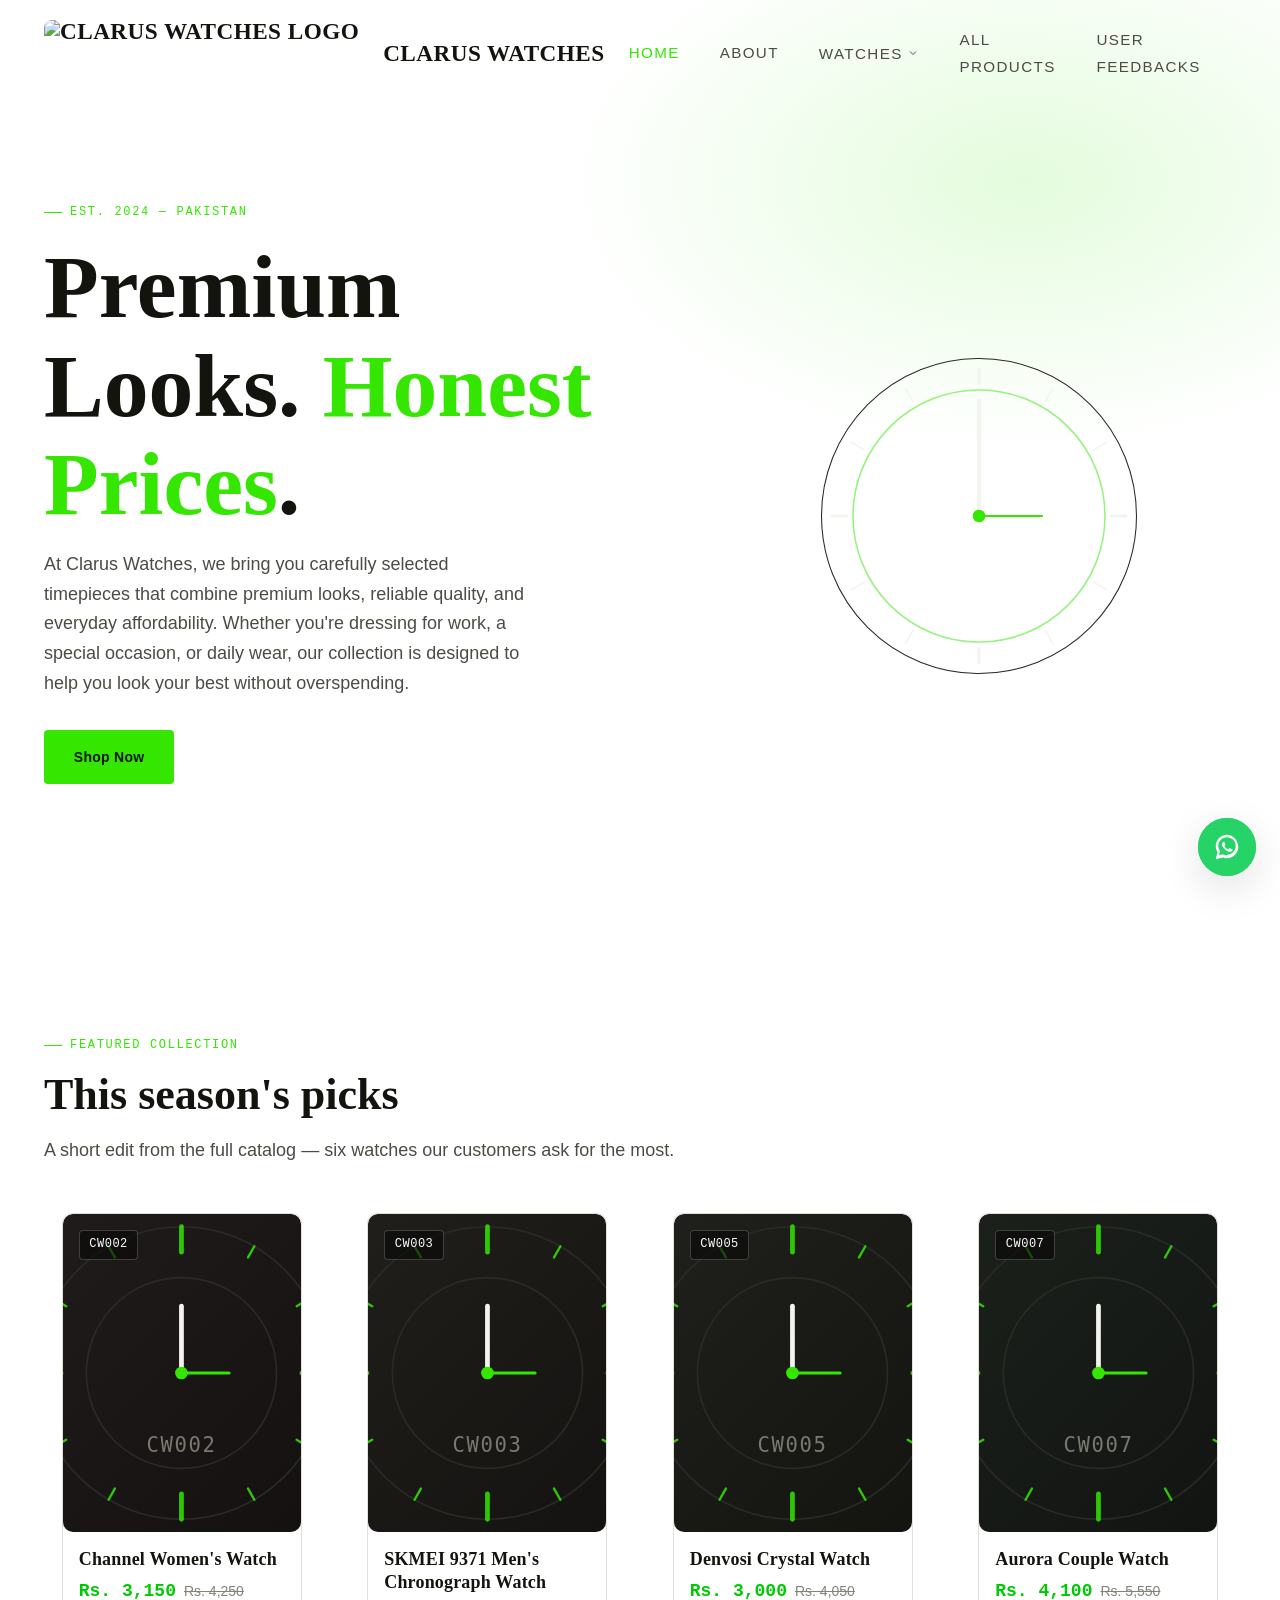
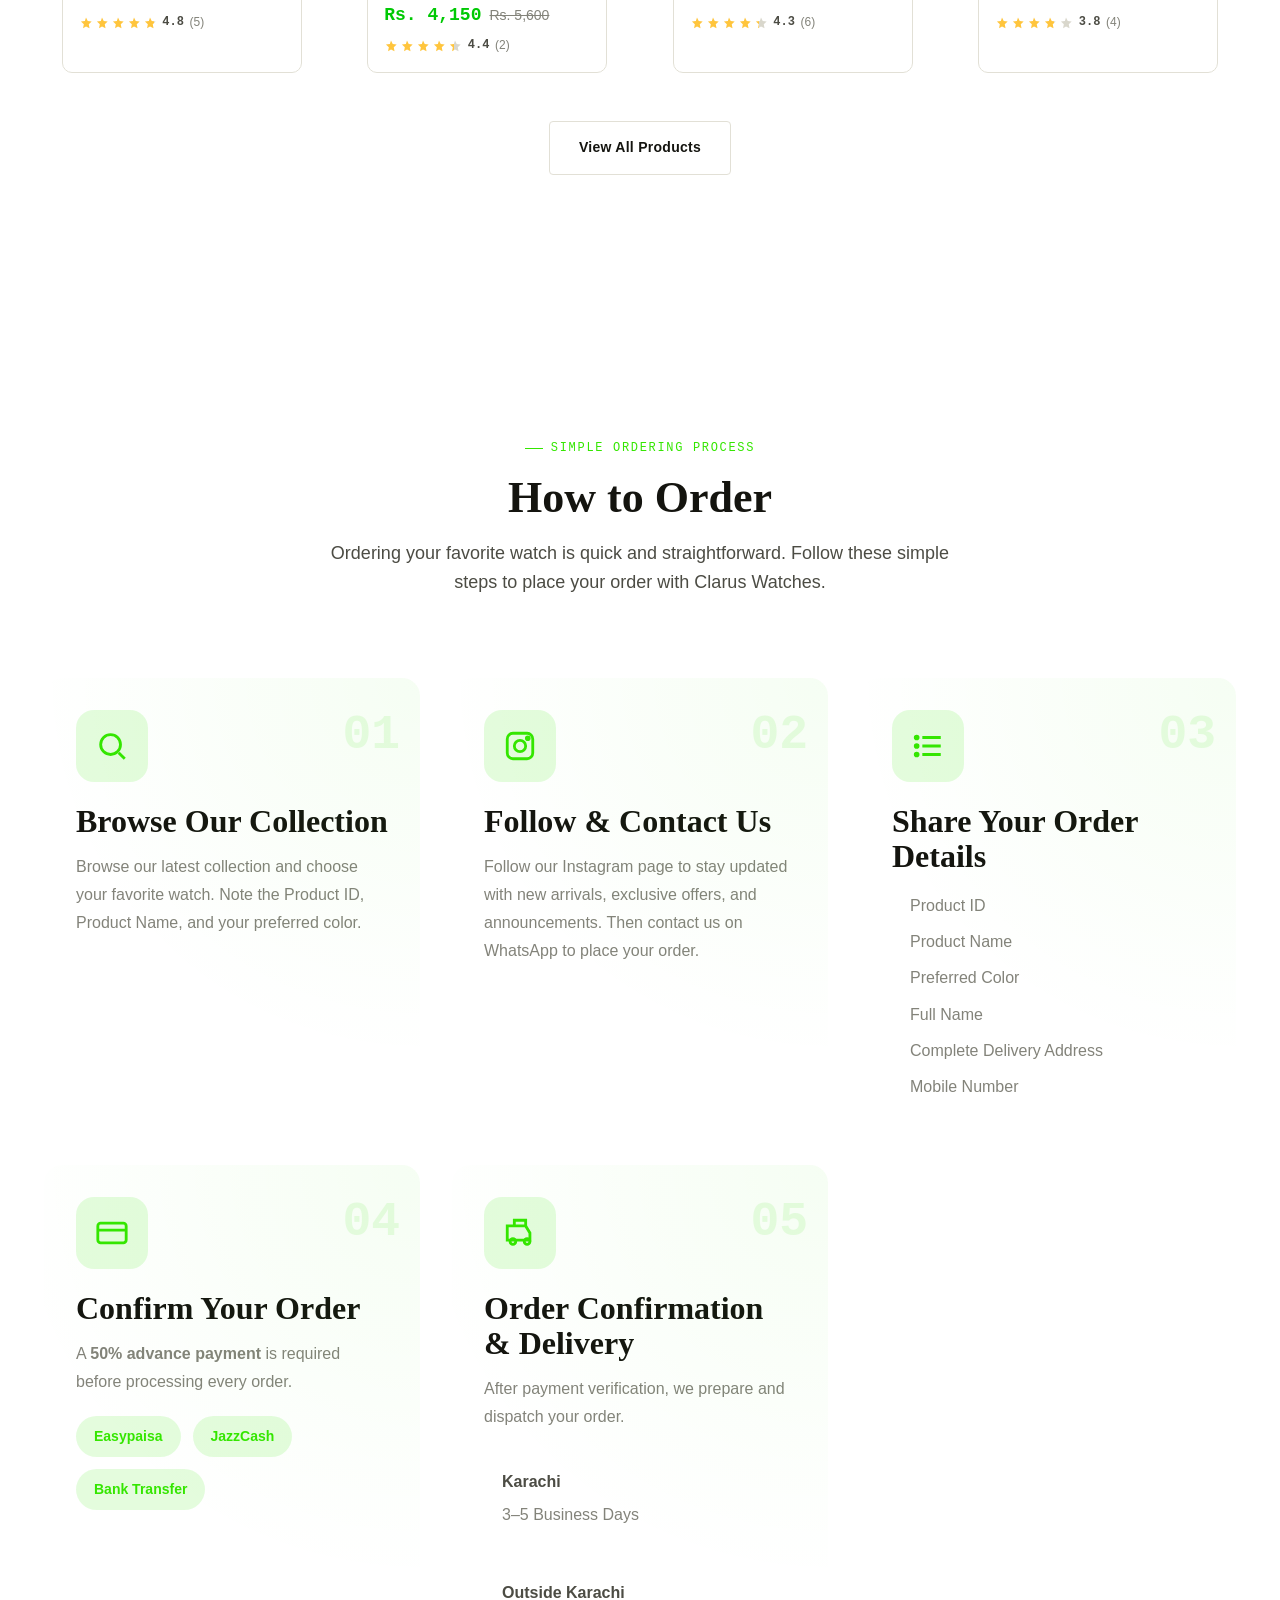
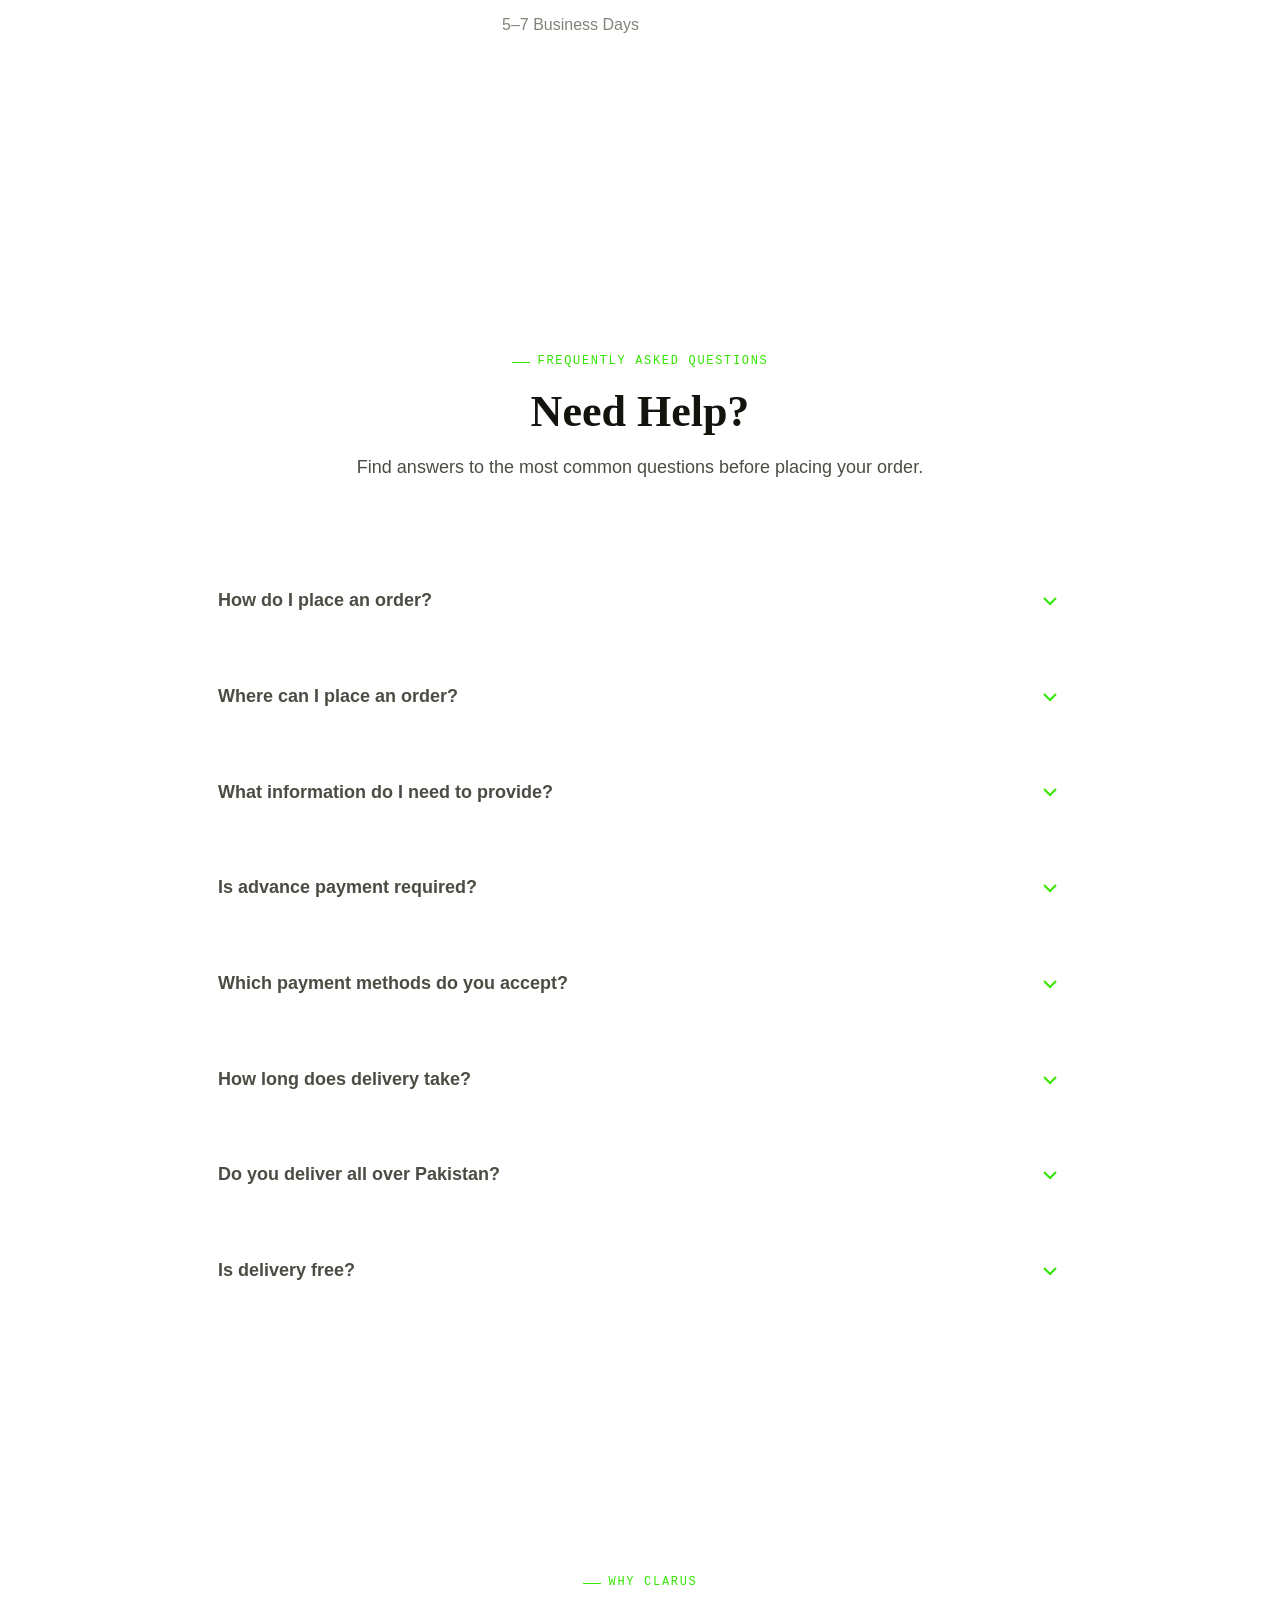
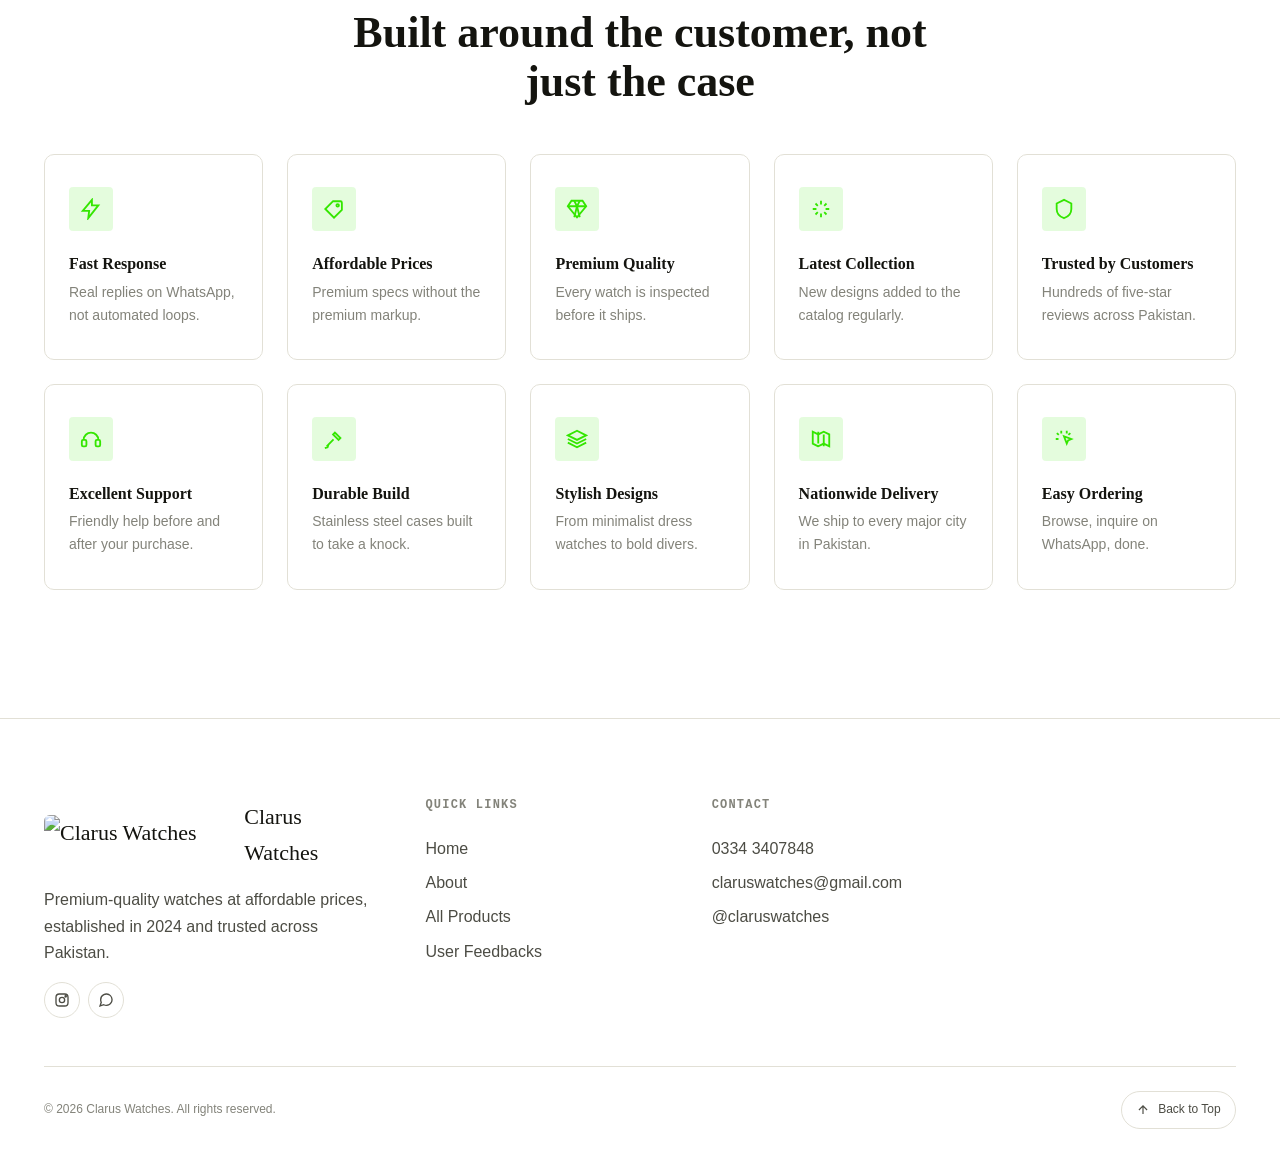
==== commit 5bb2359d: "Update index.html" ====
--- a/index.html
+++ b/index.html
@@ -77,8 +77,6 @@
         </svg>
       </div>
     </div>
-
-    <div class="scroll-cue"><span>Scroll</span><span class="line"></span></div>
   </header>
 
   <!-- ================= FEATURED COLLECTION ================= -->
--- a/css/base.css
+++ b/css/base.css
@@ -30,6 +30,10 @@
   overflow-x: hidden;
 }
 
+/* While the mobile off-canvas menu is open, the page underneath
+   shouldn't scroll along with it. */
+body.nav-open { overflow: hidden; }
+
 h1, h2, h3, h4 {
   font-family: var(--font-display);
   color: var(--text-0);
@@ -52,6 +56,7 @@
 button, input, textarea {
   font-family: inherit;
   font-size: inherit;
+  line-height: inherit;
   color: inherit;
 }
 
--- a/css/layout.css
+++ b/css/layout.css
@@ -25,6 +25,7 @@
 }
 
 .navbar .container {
+  width: 100%;
   display: flex;
   align-items: center;
   justify-content: space-between;
@@ -72,31 +73,18 @@
 }
 
 .nav-links a {
-  position: relative;
   font-size: 0.95rem;
   font-weight: 400;
   letter-spacing: 0.09em;
   text-transform: uppercase;
   color: var(--text-1);
   padding-block: var(--sp-2);
-  transition: color var(--dur-fast) var(--ease);
-}
-
-.nav-links a::after {
-  content: '';
-  position: absolute;
-  left: 0; bottom: 0;
-  width: 0;
-  height: 2px;
-  background: var(--accent);
-  transition: width var(--dur-fast) var(--ease);
-}
-
-.nav-links a:hover { color: var(--text-0); }
-.nav-links a:hover::after { width: 100%; }
+  transition: color 250ms var(--ease) 120ms;
+}
+
+.nav-links a:hover { color: var(--accent); }
 
 .nav-links a.active { color: var(--accent); }
-.nav-links a.active::after { width: 100%; }
 
 .nav-actions {
   display: flex;
@@ -104,6 +92,10 @@
   gap: var(--sp-3);
   flex-shrink: 0;
 }
+
+.nav-close-item { display: none; }
+
+.nav-overlay { display: none; }
 
 .nav-toggle {
   display: none;
@@ -138,6 +130,7 @@
   gap: 0.3rem;
   background: none;
   border: none;
+  padding-inline: 0;
   cursor: pointer;
   font-family: var(--font-body);
   font-size: 0.95rem;
@@ -146,21 +139,10 @@
   text-transform: uppercase;
   color: var(--text-1);
   padding-block: var(--sp-2);
-  transition: color var(--dur-fast) var(--ease);
-}
-.nav-dropdown-trigger:hover { color: var(--text-0); }
-.nav-dropdown-trigger::after {
-  content: '';
-  position: absolute;
-  left: 0; bottom: 0;
-  width: 0;
-  height: 2px;
-  background: var(--accent);
-  transition: width var(--dur-fast) var(--ease);
-}
-.nav-dropdown-trigger:hover::after { width: 100%; }
+  transition: color 250ms var(--ease) 120ms;
+}
+.nav-dropdown-trigger:hover { color: var(--accent); }
 .nav-dropdown-trigger.active { color: var(--accent); }
-.nav-dropdown-trigger.active::after { width: 100%; }
 .nav-dropdown-trigger .chevron { transition: transform var(--dur-fast) var(--ease); }
 .nav-item-dropdown.is-open .nav-dropdown-trigger .chevron,
 .nav-item-dropdown:hover .nav-dropdown-trigger .chevron { transform: rotate(180deg); }
@@ -207,27 +189,15 @@
 }
 
 .nav-dropdown-link {
-  position: relative;
   display: block;
   padding: 0.6rem 1rem;
   font-size: var(--fs-sm);
   font-weight: 500;
   color: var(--text-1);
   white-space: nowrap;
-  transition: color var(--dur-fast) var(--ease);
-}
-.nav-dropdown-link::after {
-  content: '';
-  position: absolute;
-  left: 1rem;
-  bottom: 0.35rem;
-  width: 0;
-  height: 2px;
-  background: var(--accent);
-  transition: width var(--dur-fast) var(--ease);
-}
-.nav-dropdown-link:hover { color: var(--text-0); }
-.nav-dropdown-link:hover::after { width: calc(100% - 2rem); }
+  transition: color 250ms var(--ease) 120ms;
+}
+.nav-dropdown-link:hover { color: var(--accent); }
 
 /* NOTE: Hero styles live in css/home.css — hero only appears on the
    Home page, so it ships as page-specific CSS, not shared layout. */
--- a/css/components.css
+++ b/css/components.css
@@ -155,8 +155,9 @@
 .product-code {
   position: absolute;
   top: var(--sp-3); left: var(--sp-3);
-  background: var(--overlay);
-  color: var(--text-0);
+  background: rgba(10, 10, 8, 0.65);
+  border: 1px solid rgba(255, 255, 255, 0.2);
+  color: #ffffff;
   font-family: var(--font-mono);
   font-size: var(--fs-xs);
   padding: 0.25rem 0.6rem;
@@ -342,18 +343,19 @@
   transform: translateY(-50%);
   width: 38px; height: 38px;
   border-radius: 50%;
-  border: none;
-  background: var(--overlay);
-  color: var(--text-0);
+  border: 1px solid rgba(255, 255, 255, 0.25);
+  background: rgba(10, 10, 8, 0.65);
+  color: #ffffff;
   font-size: 1.4rem;
   line-height: 1;
   display: grid;
   place-items: center;
   cursor: pointer;
   z-index: 2;
-  transition: background var(--dur-fast) var(--ease);
-}
-.modal-media-nav:hover { background: var(--accent); color: var(--accent-contrast); }
+  box-shadow: 0 2px 10px rgba(0, 0, 0, 0.25);
+  transition: background var(--dur-fast) var(--ease), border-color var(--dur-fast) var(--ease);
+}
+.modal-media-nav:hover { background: var(--accent); color: var(--accent-contrast); border-color: var(--accent); }
 .modal-media-nav.prev { left: var(--sp-3); }
 .modal-media-nav.next { right: var(--sp-3); }
 
@@ -361,8 +363,9 @@
   position: absolute;
   bottom: var(--sp-3); left: 50%;
   transform: translateX(-50%);
-  background: var(--overlay);
-  color: var(--text-0);
+  background: rgba(10, 10, 8, 0.65);
+  border: 1px solid rgba(255, 255, 255, 0.2);
+  color: #ffffff;
   font-family: var(--font-mono);
   font-size: var(--fs-xs);
   padding: 0.25rem 0.7rem;
--- a/css/responsive.css
+++ b/css/responsive.css
@@ -19,26 +19,113 @@
 
 /* ---------------- Tablet ---------------- */
 @media (max-width: 960px) {
+  :root { --nav-h: 76px; }
+
+  /* Keep logo + brand name + toggle from ever fighting for space or
+     overflowing the viewport. */
+  .navbar .container { gap: var(--sp-2); flex-wrap: nowrap; }
+
+  .nav-brand {
+    gap: var(--sp-2);
+    font-size: 1.05rem;
+    min-width: 0;
+    overflow: hidden;
+  }
+  .nav-brand img,
+  .nav-logo { height: 40px; margin-right: 0; }
+
+  .nav-actions { gap: var(--sp-2); flex-shrink: 0; }
+
+  /* Bigger, clearly-tappable hamburger with real breathing room from
+     the edge of the screen. */
+  .nav-toggle {
+    display: flex;
+    width: 50px;
+    height: 50px;
+    flex-shrink: 0;
+  }
+  .nav-toggle span { width: 22px; }
+
+  /* ---- Dark backdrop behind the off-canvas panel; tapping it closes
+     the menu (handled in navigation.js). ---- */
+  .nav-overlay {
+    display: block;
+    position: fixed;
+    inset: 0;
+    background: var(--overlay);
+    opacity: 0;
+    visibility: hidden;
+    transition: opacity var(--dur-med) var(--ease), visibility var(--dur-med) var(--ease);
+    z-index: 95;
+  }
+  .nav-overlay.is-open { opacity: 1; visibility: visible; }
+
+  /* ---- Left-side off-canvas panel ---- */
   .nav-links {
     position: fixed;
-    top: var(--nav-h);
-    left: 0; right: 0;
+    top: 0;
+    left: 0;
+    right: auto;
+    width: min(84vw, 320px);
+    height: 100vh;
+    max-height: none;
+    overflow-y: auto;
     background: var(--bg-0);
-    border-bottom: 1px solid var(--line);
+    border-bottom: none;
+    box-shadow: var(--shadow-md);
     flex-direction: column;
-    align-items: flex-start;
+    align-items: stretch;
     gap: 0;
-    padding: var(--sp-3) var(--sp-4);
-    transform: translateY(-140%);
-    opacity: 0;
-    transition: transform var(--dur-med) var(--ease), opacity var(--dur-med) var(--ease);
-  }
-  .nav-links.is-open { transform: translateY(0); opacity: 1; }
-  .nav-links a { width: 100%; padding-block: var(--sp-3); border-bottom: 1px solid var(--line); }
+    padding: calc(var(--sp-6) + var(--sp-3)) var(--sp-4) var(--sp-5);
+    transform: translateX(-100%);
+    opacity: 1;
+    transition: transform var(--dur-med) var(--ease);
+    z-index: 120;
+  }
+  .nav-links.is-open { transform: translateX(0); opacity: 1; }
+  .nav-links a {
+    display: flex;
+    align-items: center;
+    width: 100%;
+    padding-block: var(--sp-4);
+    font-size: 1.05rem;
+    border-bottom: none;
+  }
   .nav-toggle { display: flex; }
 
-  .nav-item-dropdown { width: 100%; border-bottom: 1px solid var(--line); }
-  .nav-dropdown-trigger { width: 100%; justify-content: space-between; padding-block: var(--sp-3); }
+  /* ---- Close (×) button, top-right of the panel ---- */
+  .nav-close-item {
+    display: block;
+    position: absolute;
+    top: var(--sp-3);
+    right: var(--sp-3);
+  }
+  .nav-close {
+    width: 40px;
+    height: 40px;
+    display: flex;
+    align-items: center;
+    justify-content: center;
+    border: none;
+    background: none;
+    padding: 0;
+    color: var(--text-1);
+    font-size: 1.9rem;
+    line-height: 1;
+    cursor: pointer;
+    transition: color 200ms var(--ease);
+  }
+  .nav-close:hover { color: var(--accent); }
+
+  .nav-item-dropdown { width: 100%; border-bottom: none; }
+  .nav-dropdown-trigger {
+    width: 100%;
+    justify-content: space-between;
+    padding-block: var(--sp-4);
+    font-size: 1.05rem;
+  }
+  /* Smooth slide open/close via animated max-height, instead of the
+     desktop hover-panel (position/opacity) behavior. */
   .nav-dropdown-panel {
     position: static;
     width: 100%;
@@ -47,18 +134,24 @@
     box-shadow: none;
     border: none;
     border-radius: 0;
-    background: var(--bg-1);
+    background: transparent;
     margin-top: 0;
-    padding: 0 0 var(--sp-2);
-    display: none;
+    padding: 0;
+    display: block;
+    max-height: 0;
+    overflow: hidden;
     opacity: 1;
     visibility: visible;
     pointer-events: auto;
+    transition: max-height var(--dur-med) var(--ease);
   }
   .nav-dropdown-panel::before { display: none; }
-  .nav-item-dropdown.is-open .nav-dropdown-panel { display: flex; }
-  .nav-dropdown-link { padding-left: var(--sp-4); }
-  .nav-dropdown-link::after { left: var(--sp-4); }
+  .nav-item-dropdown.is-open .nav-dropdown-panel { max-height: 260px; }
+  .nav-dropdown-link {
+    padding: var(--sp-2) var(--sp-2);
+    padding-left: var(--sp-5);
+    font-size: var(--fs-base);
+  }
 
   .hero .container { grid-template-columns: 1fr; text-align: center; }
   .hero-copy { order: 2; }
@@ -115,4 +208,9 @@
 @media (max-width: 420px) {
   .stats-grid { grid-template-columns: 1fr 1fr; }
   .product-grid { grid-template-columns: 1fr; }
-}
+
+  .navbar .container { padding-inline: var(--sp-3); }
+  .nav-brand { font-size: 0.9rem; gap: 6px; letter-spacing: 0.01em; }
+  .nav-brand img, .nav-logo { height: 34px; }
+  .nav-toggle { width: 46px; height: 46px; }
+}
